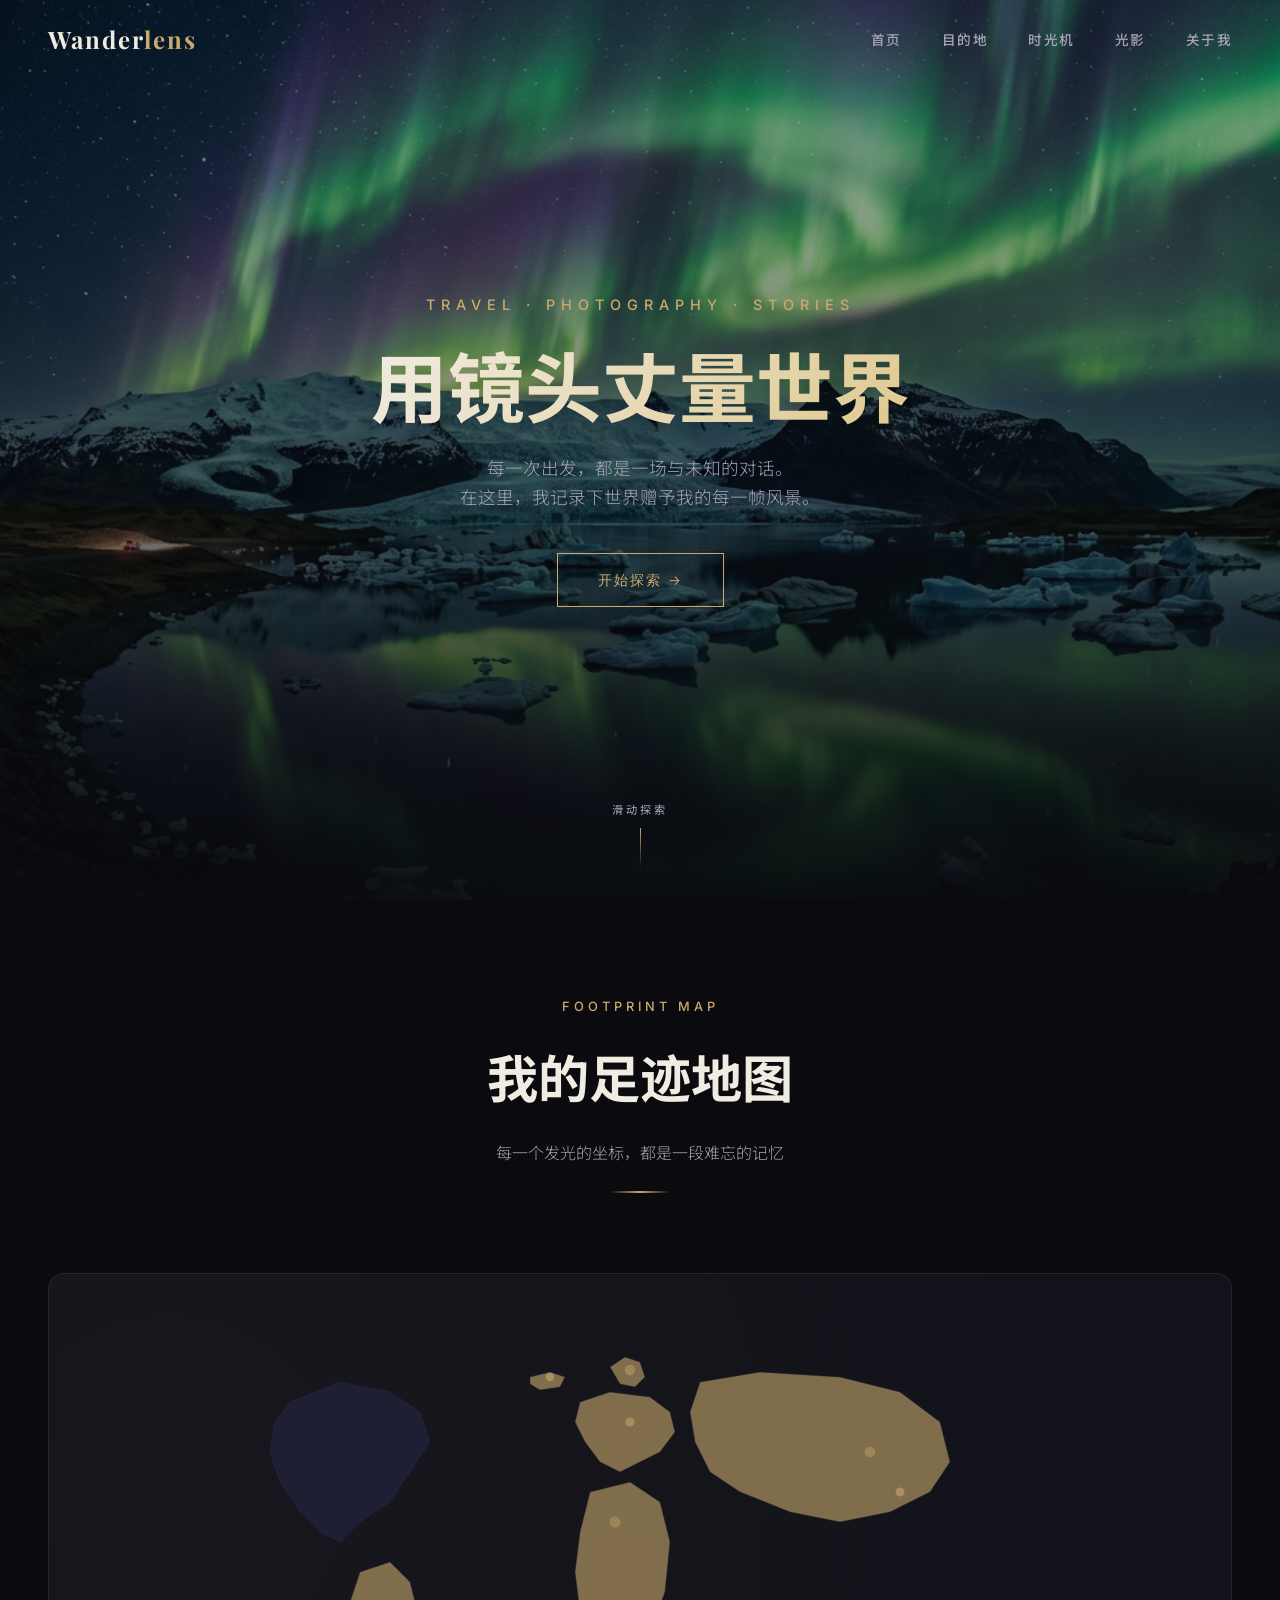
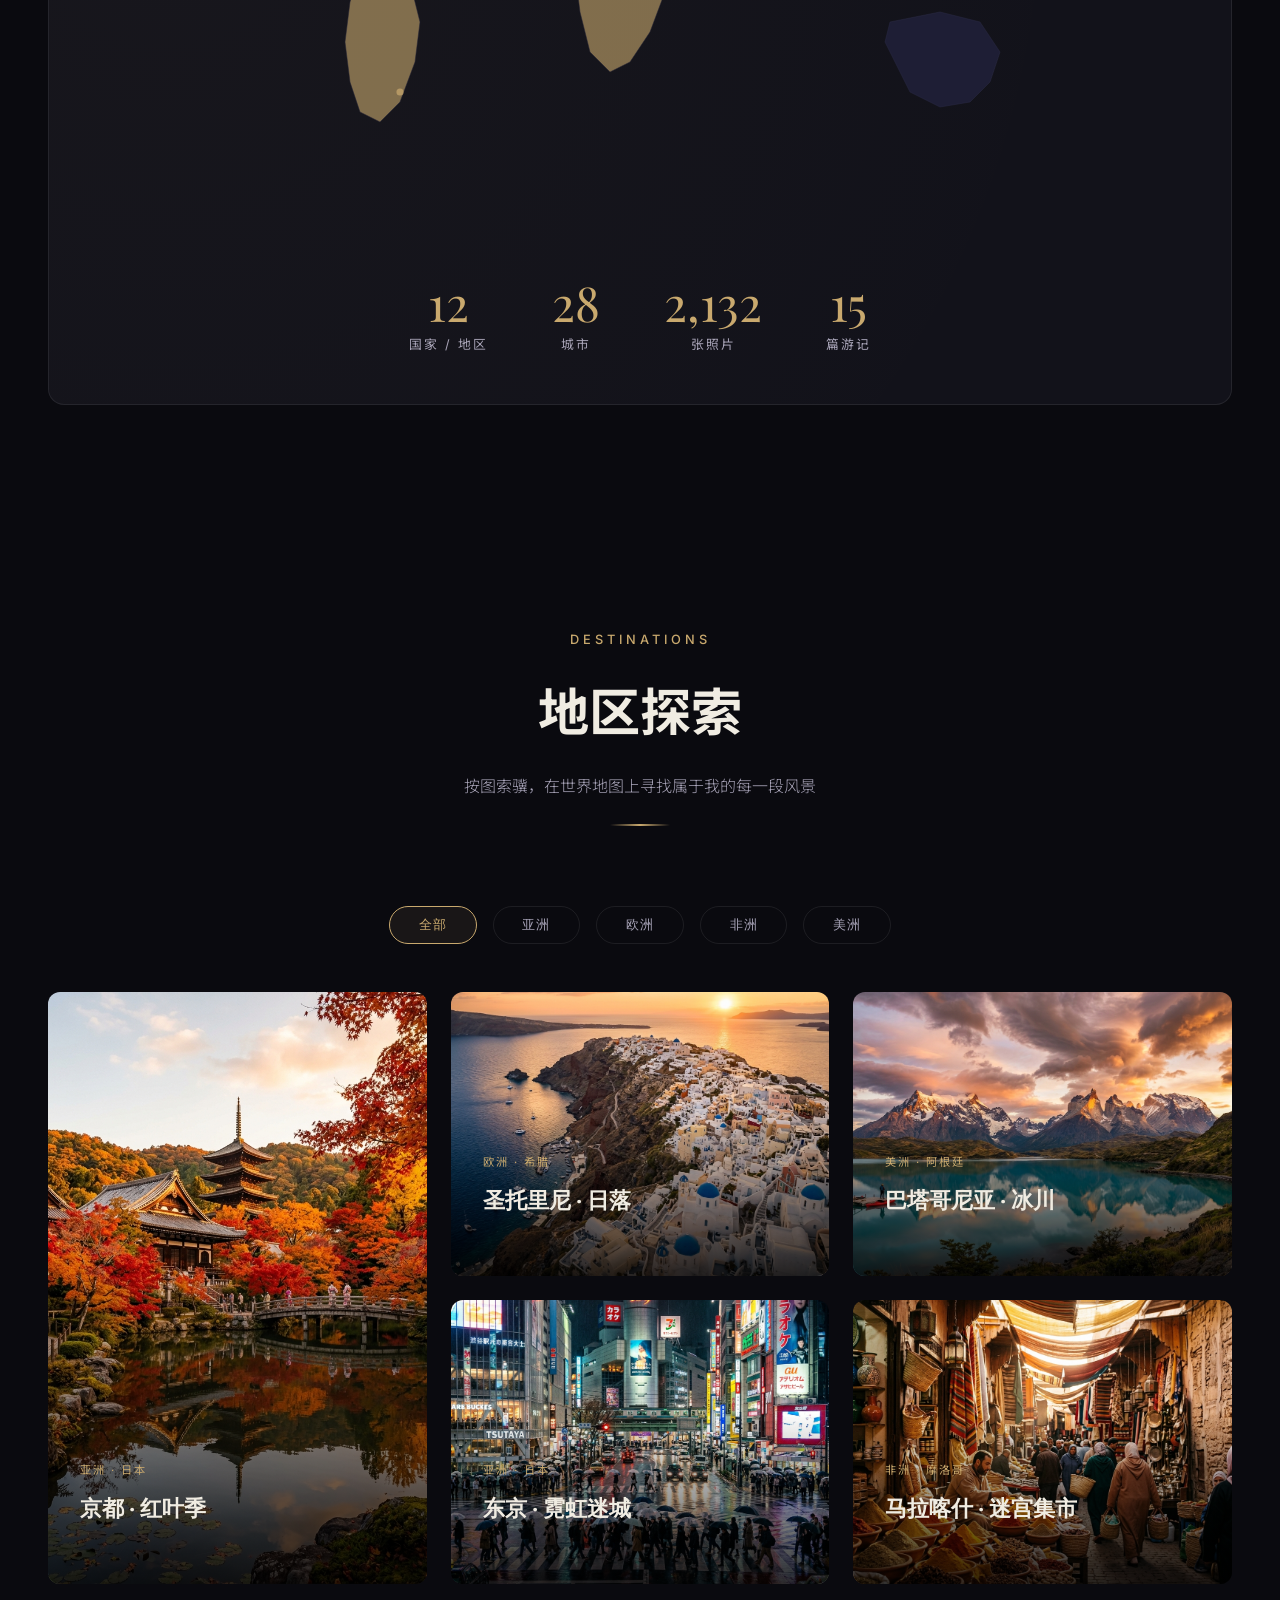
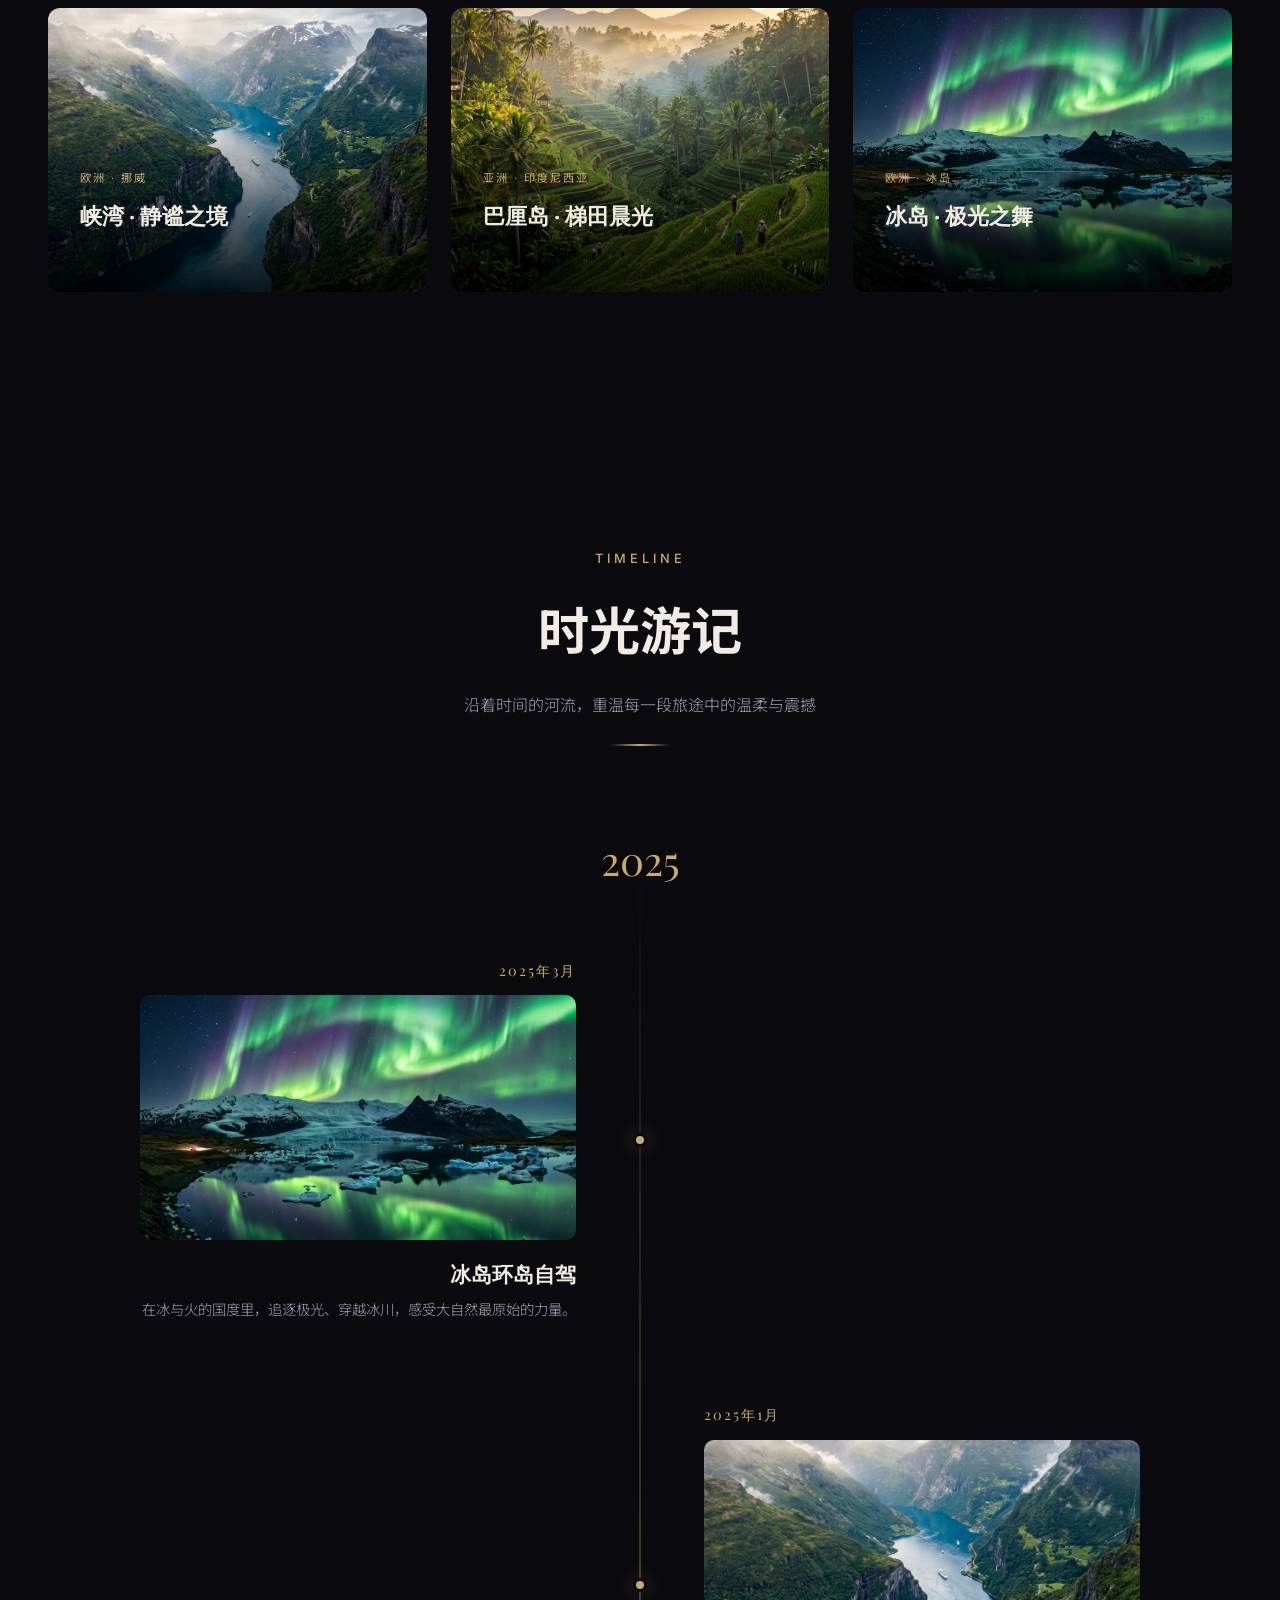
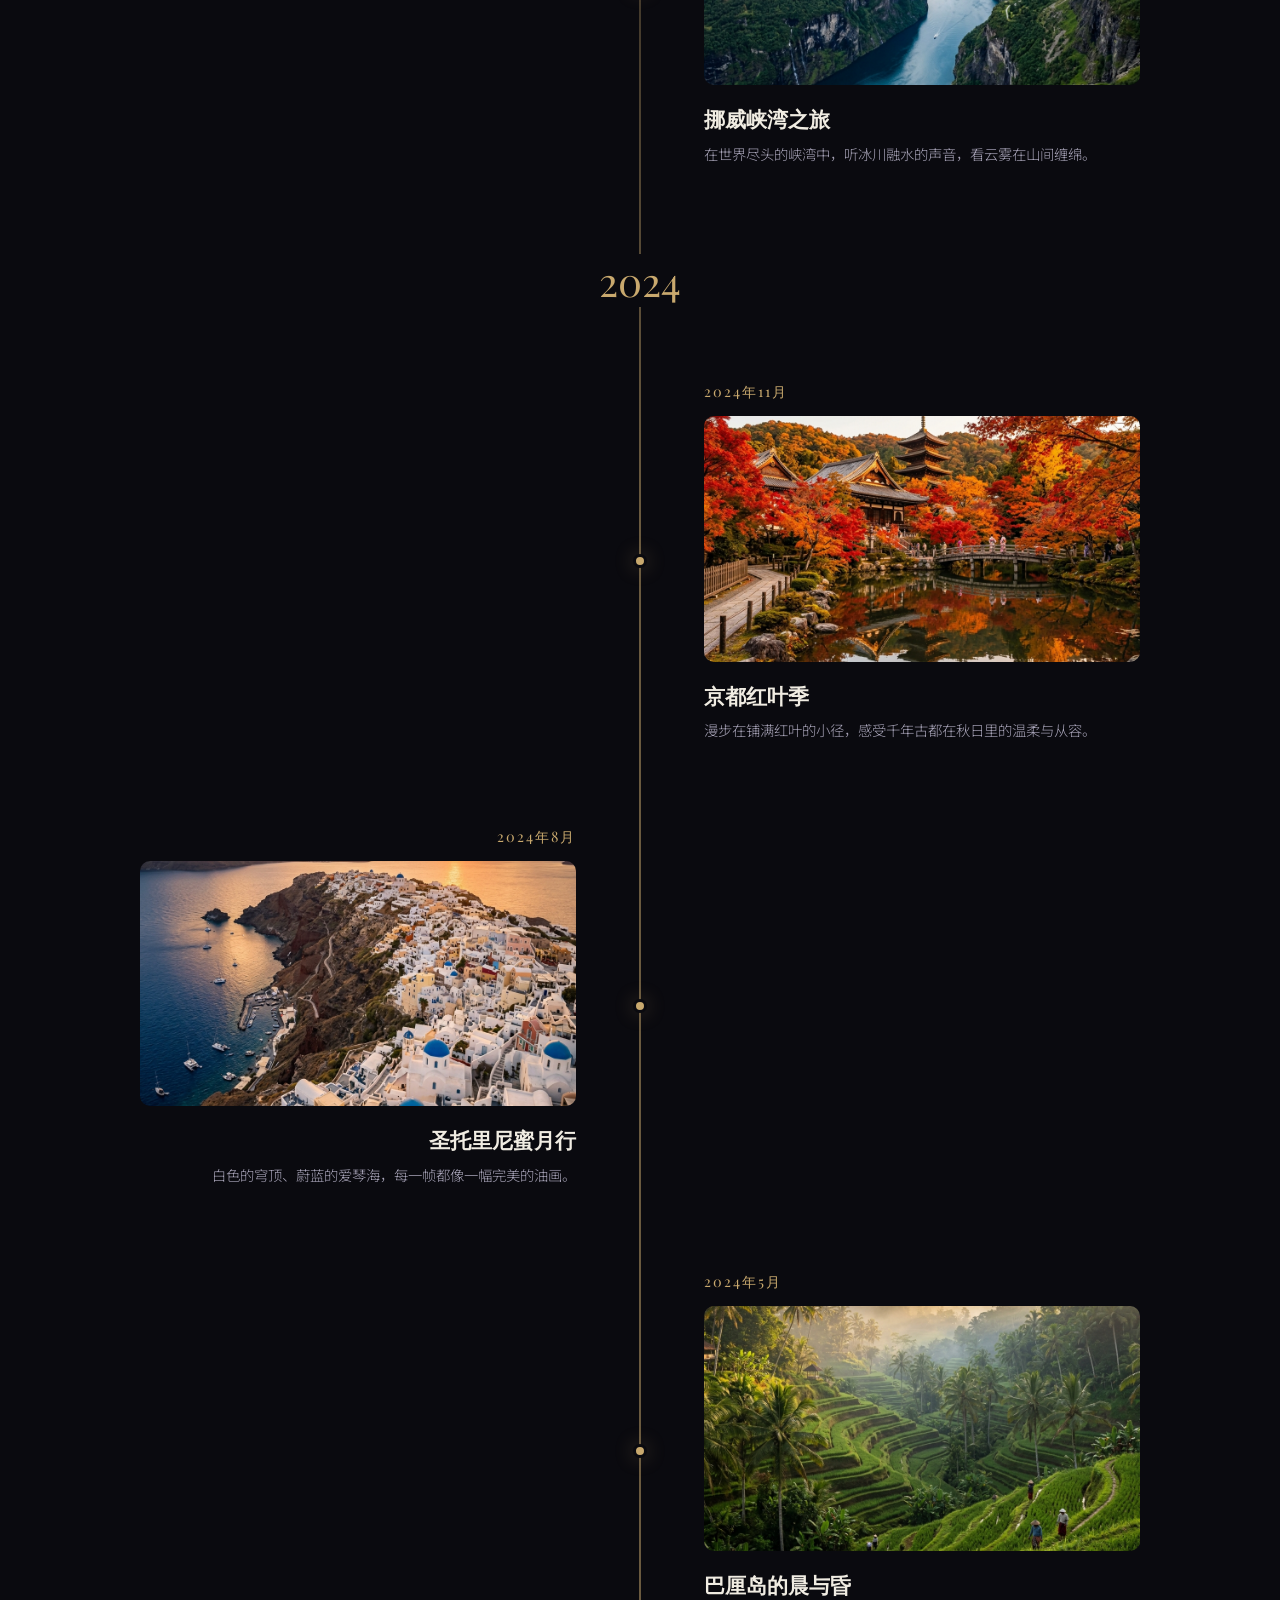
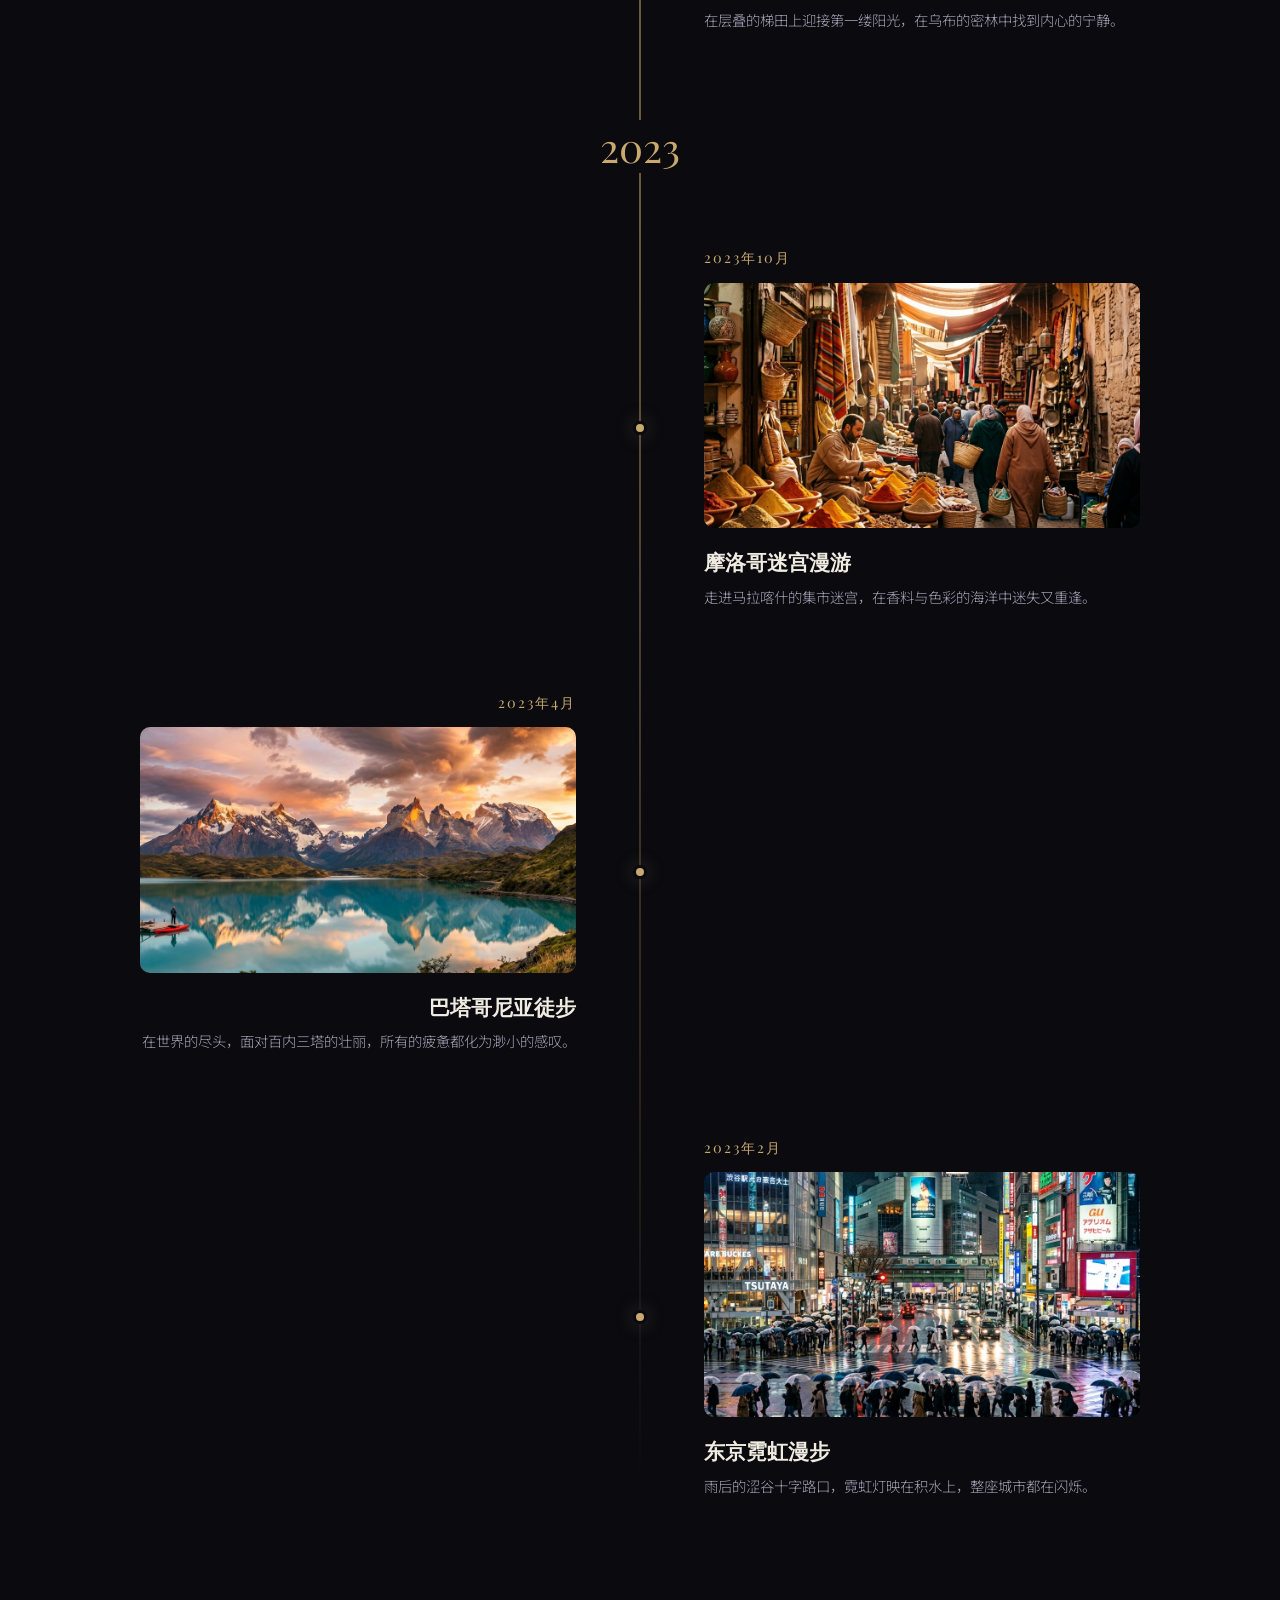
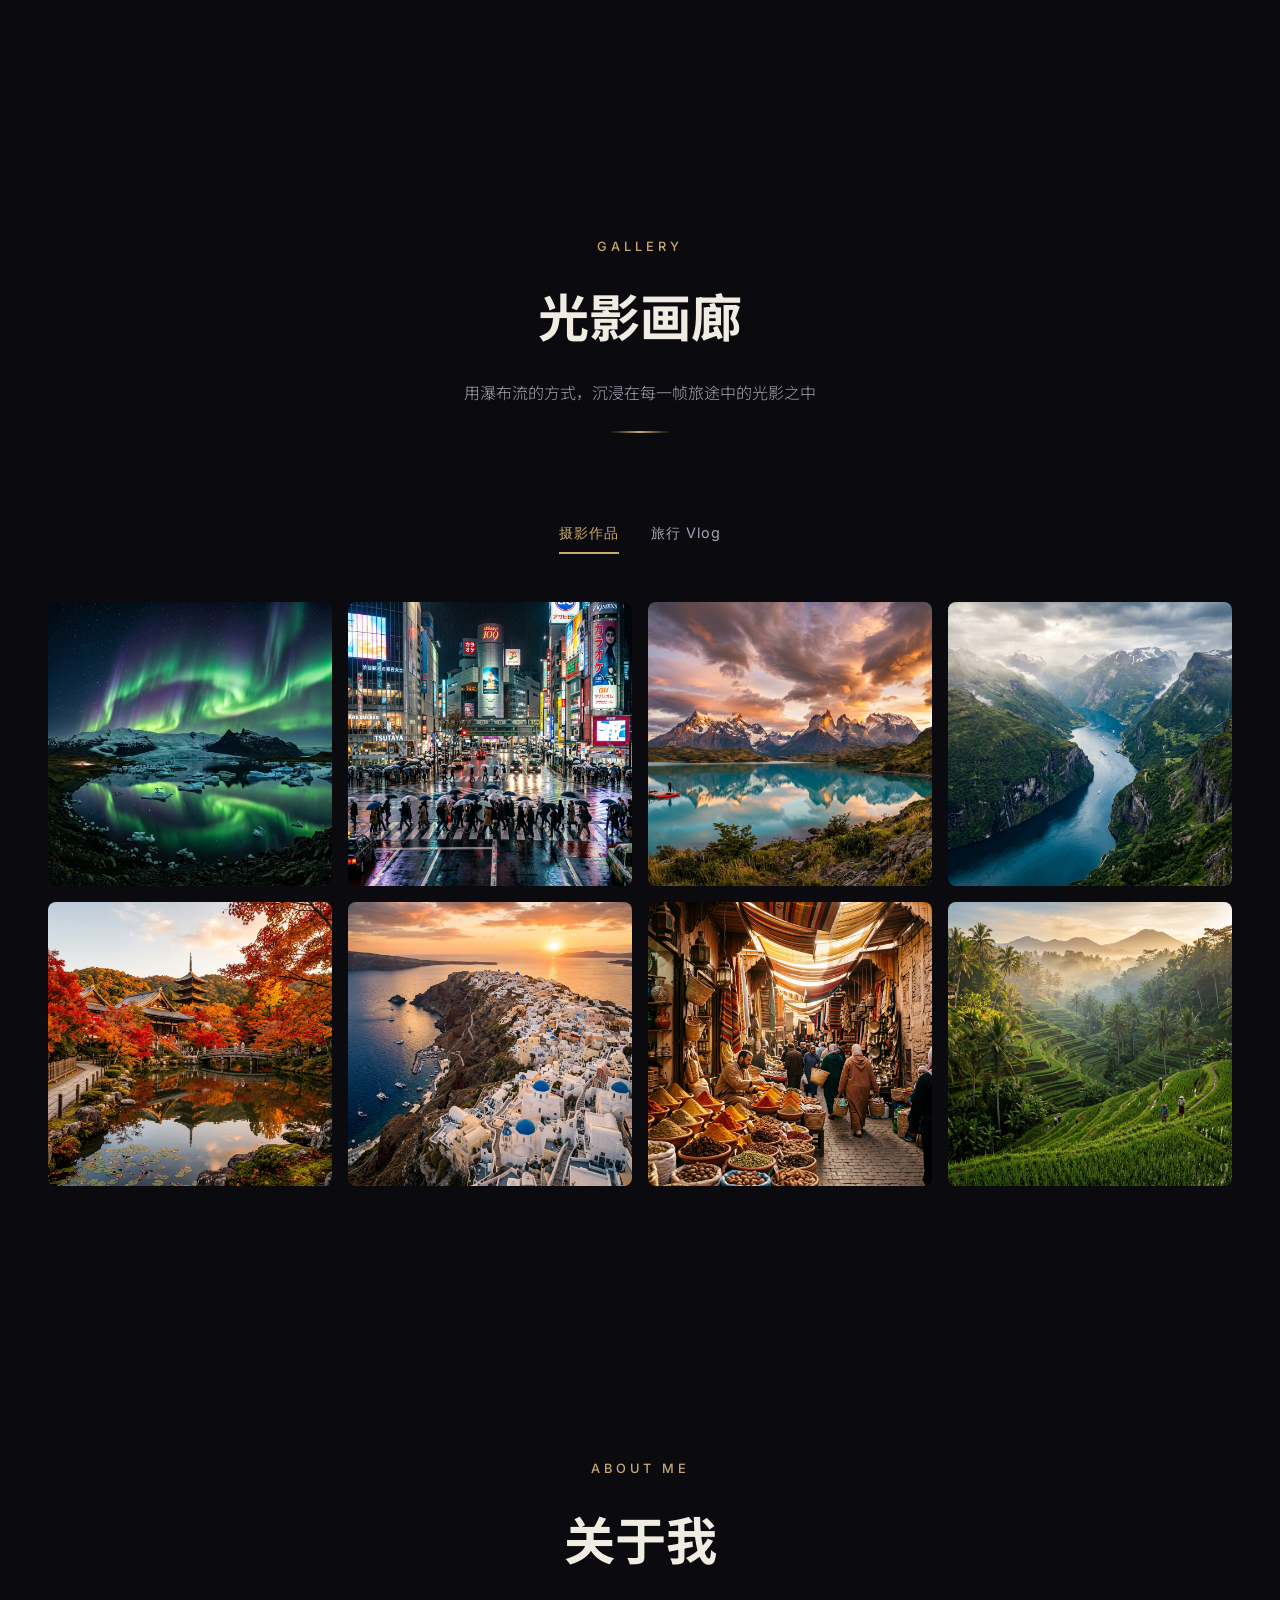
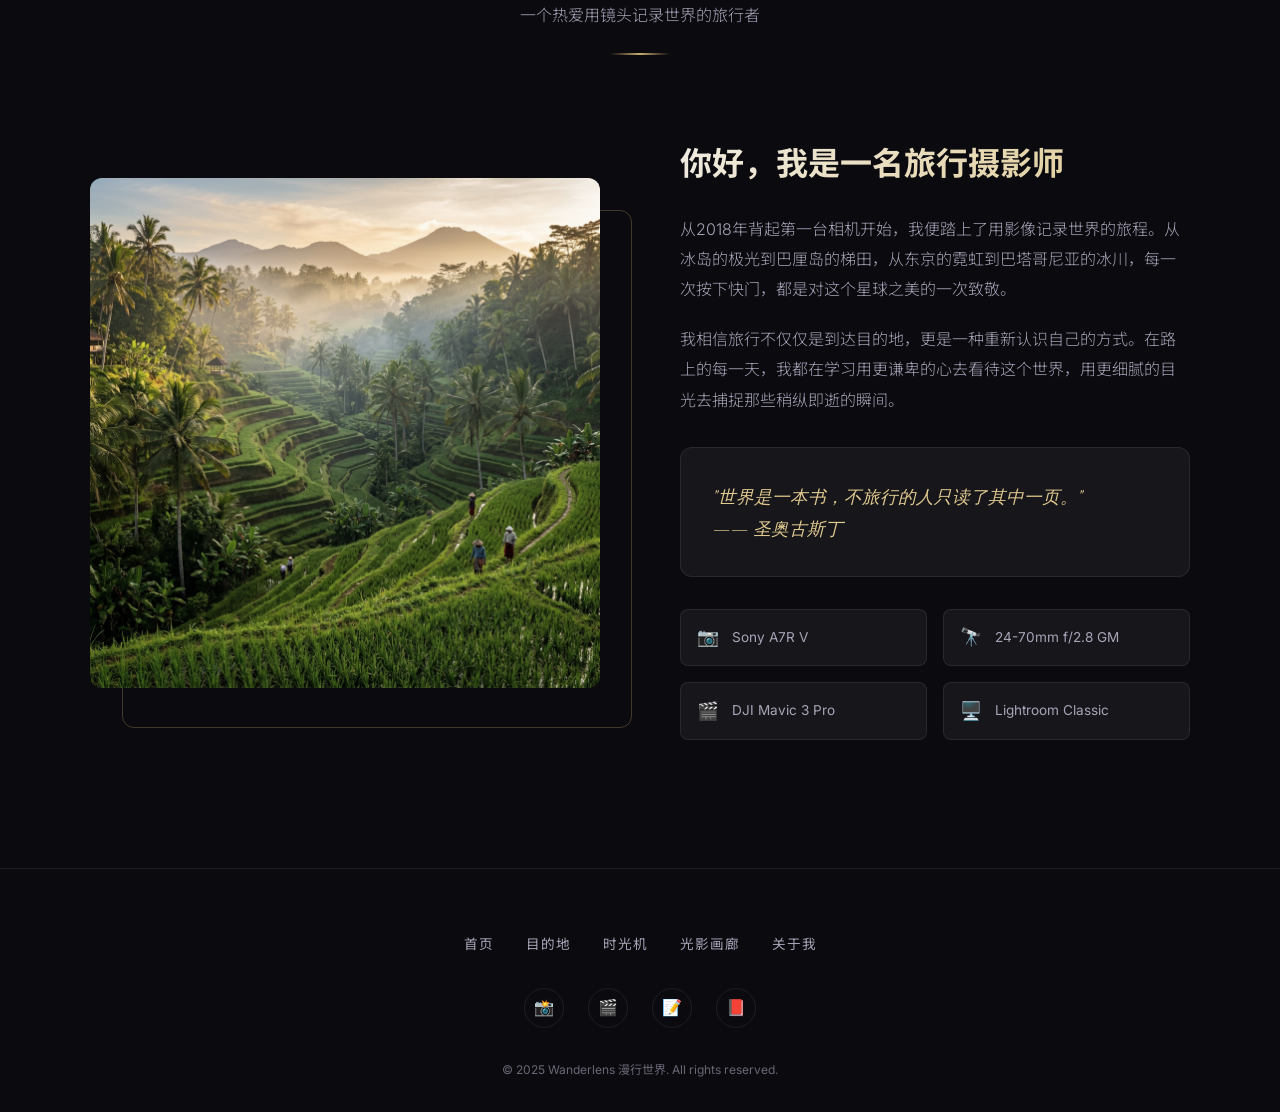
==== http/index.html @ ac31e9e4 "Add files via upload" ====
<!DOCTYPE html>
<html lang="zh-CN">
<head>
  <meta charset="UTF-8">
  <meta name="viewport" content="width=device-width, initial-scale=1.0">
  <meta name="description" content="用镜头丈量世界 — 个人旅行记录网站，记录足迹、风景与故事">
  <title>漫行世界 | Wanderlens — 旅行记录</title>
  <link rel="stylesheet" href="style.css">
</head>
<body>

<!-- ===== NAVIGATION ===== -->
<nav class="nav" id="navbar">
  <a href="#home" class="nav-logo">Wander<span>lens</span></a>
  <ul class="nav-links" id="navLinks">
    <li><a href="#home" onclick="closeMobileMenu()">首页</a></li>
    <li><a href="#destinations" onclick="closeMobileMenu()">目的地</a></li>
    <li><a href="#timeline" onclick="closeMobileMenu()">时光机</a></li>
    <li><a href="#gallery" onclick="closeMobileMenu()">光影</a></li>
    <li><a href="#about" onclick="closeMobileMenu()">关于我</a></li>
  </ul>
  <button class="menu-toggle" id="menuToggle" onclick="toggleMenu()">
    <span></span><span></span><span></span>
  </button>
</nav>

<!-- ===== HERO ===== -->
<section class="hero" id="home">
  <img src="images/hero_iceland.png" alt="冰岛极光" class="hero-bg">
  <div class="hero-overlay"></div>
  <div class="hero-content">
    <p class="hero-subtitle">Travel · Photography · Stories</p>
    <h1 class="hero-title">用镜头丈量世界</h1>
    <p class="hero-desc">每一次出发，都是一场与未知的对话。<br>在这里，我记录下世界赠予我的每一帧风景。</p>
    <a href="#destinations" class="hero-cta">开始探索 →</a>
  </div>
  <div class="scroll-indicator">
    <span>滑动探索</span>
    <div class="scroll-line"></div>
  </div>
</section>

<!-- ===== FOOTPRINT MAP ===== -->
<section class="map-section" id="footprint">
  <div class="section-header fade-in">
    <p class="section-label">Footprint Map</p>
    <h2 class="section-title">我的足迹地图</h2>
    <p class="section-desc">每一个发光的坐标，都是一段难忘的记忆</p>
    <div class="divider"></div>
  </div>
  <div class="map-container fade-in">
    <div class="world-map" id="worldMap">
      <!-- Interactive SVG World Map -->
      <svg viewBox="0 0 1000 500" xmlns="http://www.w3.org/2000/svg">
        <!-- Simplified continents -->
        <!-- North America -->
        <path d="M150,80 L200,60 L250,70 L280,90 L290,120 L270,150 L250,180 L220,200 L200,220 L180,210 L160,190 L140,160 L130,130 L135,100 Z" />
        <!-- South America -->
        <path d="M220,250 L250,240 L270,260 L280,300 L275,340 L260,380 L240,400 L220,390 L210,360 L205,320 L210,280 Z" class="visited" data-tooltip="巴塔哥尼亚 · 阿根廷" />
        <!-- Europe -->
        <path d="M440,80 L470,70 L510,75 L530,90 L535,110 L520,130 L500,140 L480,150 L460,140 L445,120 L435,100 Z" class="visited" data-tooltip="圣托里尼 · 希腊" />
        <!-- Africa -->
        <path d="M450,170 L490,160 L520,180 L530,220 L525,270 L510,310 L490,340 L470,350 L450,330 L440,290 L435,250 L440,210 Z" class="visited" data-tooltip="马拉喀什 · 摩洛哥" />
        <!-- Asia -->
        <path d="M560,60 L620,50 L700,55 L760,70 L800,100 L810,140 L790,170 L750,190 L700,200 L650,190 L600,170 L570,150 L555,120 L550,90 Z" class="visited" data-tooltip="京都 · 日本 / 巴厘岛 · 印尼" />
        <!-- Australia -->
        <path d="M750,300 L800,290 L840,300 L860,330 L850,360 L830,380 L800,385 L770,370 L755,340 L745,320 Z" />
        <!-- Iceland -->
        <path d="M390,55 L410,50 L425,55 L420,65 L400,68 L390,62 Z" class="visited" data-tooltip="冰岛 · 极光之地" />
        <!-- Scandinavia (Norway) -->
        <path d="M470,45 L485,35 L500,40 L505,55 L495,65 L480,62 Z" class="visited" data-tooltip="挪威 · 峡湾" />
        
        <!-- Glowing dots for visited places -->
        <g class="map-dots">
          <circle cx="260" cy="370" r="4" fill="#c9a96e" opacity="0.8"><animate attributeName="r" values="3;6;3" dur="3s" repeatCount="indefinite"/><animate attributeName="opacity" values="0.8;0.3;0.8" dur="3s" repeatCount="indefinite"/></circle>
          <circle cx="490" cy="100" r="4" fill="#c9a96e" opacity="0.8"><animate attributeName="r" values="3;6;3" dur="3s" repeatCount="indefinite" begin="0.5s"/><animate attributeName="opacity" values="0.8;0.3;0.8" dur="3s" repeatCount="indefinite" begin="0.5s"/></circle>
          <circle cx="475" cy="200" r="4" fill="#c9a96e" opacity="0.8"><animate attributeName="r" values="3;6;3" dur="3s" repeatCount="indefinite" begin="1s"/><animate attributeName="opacity" values="0.8;0.3;0.8" dur="3s" repeatCount="indefinite" begin="1s"/></circle>
          <circle cx="730" cy="130" r="4" fill="#c9a96e" opacity="0.8"><animate attributeName="r" values="3;6;3" dur="3s" repeatCount="indefinite" begin="1.5s"/><animate attributeName="opacity" values="0.8;0.3;0.8" dur="3s" repeatCount="indefinite" begin="1.5s"/></circle>
          <circle cx="760" cy="170" r="4" fill="#c9a96e" opacity="0.8"><animate attributeName="r" values="3;6;3" dur="3s" repeatCount="indefinite" begin="2s"/><animate attributeName="opacity" values="0.8;0.3;0.8" dur="3s" repeatCount="indefinite" begin="2s"/></circle>
          <circle cx="410" cy="55" r="4" fill="#c9a96e" opacity="0.8"><animate attributeName="r" values="3;6;3" dur="3s" repeatCount="indefinite" begin="0.3s"/><animate attributeName="opacity" values="0.8;0.3;0.8" dur="3s" repeatCount="indefinite" begin="0.3s"/></circle>
          <circle cx="490" cy="48" r="4" fill="#c9a96e" opacity="0.8"><animate attributeName="r" values="3;6;3" dur="3s" repeatCount="indefinite" begin="0.8s"/><animate attributeName="opacity" values="0.8;0.3;0.8" dur="3s" repeatCount="indefinite" begin="0.8s"/></circle>
        </g>
      </svg>
      <!-- Tooltip -->
      <div id="mapTooltip" style="display:none;position:absolute;background:rgba(10,10,15,0.95);border:1px solid var(--accent);padding:0.8rem 1.2rem;border-radius:8px;font-size:0.85rem;color:var(--accent-light);pointer-events:none;z-index:10;white-space:nowrap;backdrop-filter:blur(10px);"></div>
    </div>
    <div class="map-stats">
      <div class="stat-item"><div class="stat-number" id="countCountries">0</div><div class="stat-label">国家 / 地区</div></div>
      <div class="stat-item"><div class="stat-number" id="countCities">0</div><div class="stat-label">城市</div></div>
      <div class="stat-item"><div class="stat-number" id="countPhotos">0</div><div class="stat-label">张照片</div></div>
      <div class="stat-item"><div class="stat-number" id="countStories">0</div><div class="stat-label">篇游记</div></div>
    </div>
  </div>
</section>

<!-- ===== DESTINATIONS ===== -->
<section class="section" id="destinations">
  <div class="section-header fade-in">
    <p class="section-label">Destinations</p>
    <h2 class="section-title">地区探索</h2>
    <p class="section-desc">按图索骥，在世界地图上寻找属于我的每一段风景</p>
    <div class="divider"></div>
  </div>
  <div class="dest-filters fade-in">
    <button class="filter-btn active" data-filter="all">全部</button>
    <button class="filter-btn" data-filter="asia">亚洲</button>
    <button class="filter-btn" data-filter="europe">欧洲</button>
    <button class="filter-btn" data-filter="africa">非洲</button>
    <button class="filter-btn" data-filter="americas">美洲</button>
  </div>
  <div class="dest-grid fade-in">
    <div class="dest-card" data-region="asia" onclick="openDetail('kyoto')">
      <img src="images/dest_kyoto.png" alt="京都" loading="lazy">
      <div class="dest-card-overlay">
        <span class="dest-card-tag">亚洲 · 日本</span>
        <h3 class="dest-card-title">京都 · 红叶季</h3>
        <span class="dest-card-count">24张照片 · 1篇游记</span>
      </div>
    </div>
    <div class="dest-card" data-region="europe" onclick="openDetail('santorini')">
      <img src="images/dest_santorini.png" alt="圣托里尼" loading="lazy">
      <div class="dest-card-overlay">
        <span class="dest-card-tag">欧洲 · 希腊</span>
        <h3 class="dest-card-title">圣托里尼 · 日落</h3>
        <span class="dest-card-count">18张照片 · 1篇游记</span>
      </div>
    </div>
    <div class="dest-card" data-region="americas" onclick="openDetail('patagonia')">
      <img src="images/dest_patagonia.png" alt="巴塔哥尼亚" loading="lazy">
      <div class="dest-card-overlay">
        <span class="dest-card-tag">美洲 · 阿根廷</span>
        <h3 class="dest-card-title">巴塔哥尼亚 · 冰川</h3>
        <span class="dest-card-count">32张照片 · 2篇游记</span>
      </div>
    </div>
    <div class="dest-card" data-region="asia" onclick="openDetail('tokyo')">
      <img src="images/dest_tokyo.png" alt="东京" loading="lazy">
      <div class="dest-card-overlay">
        <span class="dest-card-tag">亚洲 · 日本</span>
        <h3 class="dest-card-title">东京 · 霓虹迷城</h3>
        <span class="dest-card-count">40张照片 · 1篇游记</span>
      </div>
    </div>
    <div class="dest-card" data-region="africa" onclick="openDetail('morocco')">
      <img src="images/dest_morocco.png" alt="摩洛哥" loading="lazy">
      <div class="dest-card-overlay">
        <span class="dest-card-tag">非洲 · 摩洛哥</span>
        <h3 class="dest-card-title">马拉喀什 · 迷宫集市</h3>
        <span class="dest-card-count">28张照片 · 1篇游记</span>
      </div>
    </div>
    <div class="dest-card" data-region="europe" onclick="openDetail('norway')">
      <img src="images/dest_norway.png" alt="挪威" loading="lazy">
      <div class="dest-card-overlay">
        <span class="dest-card-tag">欧洲 · 挪威</span>
        <h3 class="dest-card-title">峡湾 · 静谧之境</h3>
        <span class="dest-card-count">22张照片 · 1篇游记</span>
      </div>
    </div>
    <div class="dest-card" data-region="asia" onclick="openDetail('bali')">
      <img src="images/dest_bali.png" alt="巴厘岛" loading="lazy">
      <div class="dest-card-overlay">
        <span class="dest-card-tag">亚洲 · 印度尼西亚</span>
        <h3 class="dest-card-title">巴厘岛 · 梯田晨光</h3>
        <span class="dest-card-count">35张照片 · 1篇游记</span>
      </div>
    </div>
    <div class="dest-card" data-region="europe" onclick="openDetail('iceland')">
      <img src="images/hero_iceland.png" alt="冰岛" loading="lazy">
      <div class="dest-card-overlay">
        <span class="dest-card-tag">欧洲 · 冰岛</span>
        <h3 class="dest-card-title">冰岛 · 极光之舞</h3>
        <span class="dest-card-count">45张照片 · 2篇游记</span>
      </div>
    </div>
  </div>
</section>

<!-- ===== TIMELINE ===== -->
<section class="section" id="timeline">
  <div class="section-header fade-in">
    <p class="section-label">Timeline</p>
    <h2 class="section-title">时光游记</h2>
    <p class="section-desc">沿着时间的河流，重温每一段旅途中的温柔与震撼</p>
    <div class="divider"></div>
  </div>
  <div class="timeline-container">
    <div class="timeline-line"></div>

    <div class="timeline-year-marker fade-in"><span>2025</span></div>

    <div class="timeline-item fade-in">
      <div class="tl-dot"></div>
      <div class="tl-content">
        <p class="tl-year">2025年3月</p>
        <div class="tl-image"><img src="images/hero_iceland.png" alt="冰岛" loading="lazy"></div>
        <h3 class="tl-title">冰岛环岛自驾</h3>
        <p class="tl-desc">在冰与火的国度里，追逐极光、穿越冰川，感受大自然最原始的力量。</p>
      </div>
    </div>

    <div class="timeline-item fade-in">
      <div class="tl-dot"></div>
      <div class="tl-content">
        <p class="tl-year">2025年1月</p>
        <div class="tl-image"><img src="images/dest_norway.png" alt="挪威" loading="lazy"></div>
        <h3 class="tl-title">挪威峡湾之旅</h3>
        <p class="tl-desc">在世界尽头的峡湾中，听冰川融水的声音，看云雾在山间缠绵。</p>
      </div>
    </div>

    <div class="timeline-year-marker fade-in"><span>2024</span></div>

    <div class="timeline-item fade-in">
      <div class="tl-dot"></div>
      <div class="tl-content">
        <p class="tl-year">2024年11月</p>
        <div class="tl-image"><img src="images/dest_kyoto.png" alt="京都" loading="lazy"></div>
        <h3 class="tl-title">京都红叶季</h3>
        <p class="tl-desc">漫步在铺满红叶的小径，感受千年古都在秋日里的温柔与从容。</p>
      </div>
    </div>

    <div class="timeline-item fade-in">
      <div class="tl-dot"></div>
      <div class="tl-content">
        <p class="tl-year">2024年8月</p>
        <div class="tl-image"><img src="images/dest_santorini.png" alt="圣托里尼" loading="lazy"></div>
        <h3 class="tl-title">圣托里尼蜜月行</h3>
        <p class="tl-desc">白色的穹顶、蔚蓝的爱琴海，每一帧都像一幅完美的油画。</p>
      </div>
    </div>

    <div class="timeline-item fade-in">
      <div class="tl-dot"></div>
      <div class="tl-content">
        <p class="tl-year">2024年5月</p>
        <div class="tl-image"><img src="images/dest_bali.png" alt="巴厘岛" loading="lazy"></div>
        <h3 class="tl-title">巴厘岛的晨与昏</h3>
        <p class="tl-desc">在层叠的梯田上迎接第一缕阳光，在乌布的密林中找到内心的宁静。</p>
      </div>
    </div>

    <div class="timeline-year-marker fade-in"><span>2023</span></div>

    <div class="timeline-item fade-in">
      <div class="tl-dot"></div>
      <div class="tl-content">
        <p class="tl-year">2023年10月</p>
        <div class="tl-image"><img src="images/dest_morocco.png" alt="摩洛哥" loading="lazy"></div>
        <h3 class="tl-title">摩洛哥迷宫漫游</h3>
        <p class="tl-desc">走进马拉喀什的集市迷宫，在香料与色彩的海洋中迷失又重逢。</p>
      </div>
    </div>

    <div class="timeline-item fade-in">
      <div class="tl-dot"></div>
      <div class="tl-content">
        <p class="tl-year">2023年4月</p>
        <div class="tl-image"><img src="images/dest_patagonia.png" alt="巴塔哥尼亚" loading="lazy"></div>
        <h3 class="tl-title">巴塔哥尼亚徒步</h3>
        <p class="tl-desc">在世界的尽头，面对百内三塔的壮丽，所有的疲惫都化为渺小的感叹。</p>
      </div>
    </div>

    <div class="timeline-item fade-in">
      <div class="tl-dot"></div>
      <div class="tl-content">
        <p class="tl-year">2023年2月</p>
        <div class="tl-image"><img src="images/dest_tokyo.png" alt="东京" loading="lazy"></div>
        <h3 class="tl-title">东京霓虹漫步</h3>
        <p class="tl-desc">雨后的涩谷十字路口，霓虹灯映在积水上，整座城市都在闪烁。</p>
      </div>
    </div>
  </div>
</section>

<!-- ===== GALLERY ===== -->
<section class="section" id="gallery">
  <div class="section-header fade-in">
    <p class="section-label">Gallery</p>
    <h2 class="section-title">光影画廊</h2>
    <p class="section-desc">用瀑布流的方式，沉浸在每一帧旅途中的光影之中</p>
    <div class="divider"></div>
  </div>
  <div class="gallery-tabs fade-in">
    <button class="gallery-tab active" data-tab="photos">摄影作品</button>
    <button class="gallery-tab" data-tab="vlogs">旅行 Vlog</button>
  </div>
  <div class="masonry fade-in" id="galleryGrid">
    <div class="masonry-item" onclick="openLightbox(0)">
      <img src="images/hero_iceland.png" alt="冰岛极光" loading="lazy">
      <div class="img-label"><span>冰岛 · 杰古沙龙冰河湖</span></div>
    </div>
    <div class="masonry-item" onclick="openLightbox(1)">
      <img src="images/dest_kyoto.png" alt="京都红叶" loading="lazy">
      <div class="img-label"><span>京都 · 清水寺秋色</span></div>
    </div>
    <div class="masonry-item" onclick="openLightbox(2)">
      <img src="images/dest_tokyo.png" alt="东京夜景" loading="lazy">
      <div class="img-label"><span>东京 · 涩谷雨夜</span></div>
    </div>
    <div class="masonry-item" onclick="openLightbox(3)">
      <img src="images/dest_santorini.png" alt="圣托里尼" loading="lazy">
      <div class="img-label"><span>圣托里尼 · 伊亚日落</span></div>
    </div>
    <div class="masonry-item" onclick="openLightbox(4)">
      <img src="images/dest_patagonia.png" alt="巴塔哥尼亚" loading="lazy">
      <div class="img-label"><span>巴塔哥尼亚 · 百内三塔</span></div>
    </div>
    <div class="masonry-item" onclick="openLightbox(5)">
      <img src="images/dest_morocco.png" alt="摩洛哥" loading="lazy">
      <div class="img-label"><span>马拉喀什 · 香料市场</span></div>
    </div>
    <div class="masonry-item" onclick="openLightbox(6)">
      <img src="images/dest_norway.png" alt="挪威峡湾" loading="lazy">
      <div class="img-label"><span>挪威 · 盖朗厄尔峡湾</span></div>
    </div>
    <div class="masonry-item" onclick="openLightbox(7)">
      <img src="images/dest_bali.png" alt="巴厘岛" loading="lazy">
      <div class="img-label"><span>巴厘岛 · 德格拉朗梯田</span></div>
    </div>
  </div>
</section>

<!-- ===== ABOUT ===== -->
<section class="section" id="about">
  <div class="section-header fade-in">
    <p class="section-label">About Me</p>
    <h2 class="section-title">关于我</h2>
    <p class="section-desc">一个热爱用镜头记录世界的旅行者</p>
    <div class="divider"></div>
  </div>
  <div class="about-grid fade-in">
    <div class="about-image">
      <img src="images/dest_bali.png" alt="关于我">
    </div>
    <div class="about-text">
      <h3>你好，我是一名旅行摄影师</h3>
      <p>从2018年背起第一台相机开始，我便踏上了用影像记录世界的旅程。从冰岛的极光到巴厘岛的梯田，从东京的霓虹到巴塔哥尼亚的冰川，每一次按下快门，都是对这个星球之美的一次致敬。</p>
      <p>我相信旅行不仅仅是到达目的地，更是一种重新认识自己的方式。在路上的每一天，我都在学习用更谦卑的心去看待这个世界，用更细腻的目光去捕捉那些稍纵即逝的瞬间。</p>
      <div class="about-philosophy">"世界是一本书，不旅行的人只读了其中一页。"<br>—— 圣奥古斯丁</div>
      <div class="gear-list">
        <div class="gear-item"><span class="icon">📷</span> Sony A7R V</div>
        <div class="gear-item"><span class="icon">🔭</span> 24-70mm f/2.8 GM</div>
        <div class="gear-item"><span class="icon">🎬</span> DJI Mavic 3 Pro</div>
        <div class="gear-item"><span class="icon">🖥️</span> Lightroom Classic</div>
      </div>
    </div>
  </div>
</section>

<!-- ===== FOOTER ===== -->
<footer class="footer">
  <div class="footer-links">
    <a href="#home">首页</a>
    <a href="#destinations">目的地</a>
    <a href="#timeline">时光机</a>
    <a href="#gallery">光影画廊</a>
    <a href="#about">关于我</a>
  </div>
  <div class="footer-social">
    <a href="#" title="Instagram">📸</a>
    <a href="#" title="YouTube">🎬</a>
    <a href="#" title="微博">📝</a>
    <a href="#" title="小红书">📕</a>
  </div>
  <p class="footer-copy">© 2025 Wanderlens 漫行世界. All rights reserved.</p>
</footer>

<!-- ===== LIGHTBOX ===== -->
<div class="lightbox" id="lightbox">
  <button class="lightbox-close" onclick="closeLightbox()">✕</button>
  <button class="lightbox-nav lightbox-prev" onclick="navigateLightbox(-1)">‹</button>
  <img id="lightboxImg" src="" alt="">
  <button class="lightbox-nav lightbox-next" onclick="navigateLightbox(1)">›</button>
  <div class="lightbox-caption" id="lightboxCaption"></div>
</div>

<script src="script.js"></script>
</body>
</html>
---- http/style.css ----
@import url('https://fonts.googleapis.com/css2?family=Playfair+Display:ital,wght@0,400;0,700;1,400&family=Inter:wght@300;400;500;600&family=Noto+Sans+SC:wght@300;400;500;700&display=swap');

*, *::before, *::after { margin: 0; padding: 0; box-sizing: border-box; }

:root {
  --bg-primary: #0a0a0f;
  --bg-secondary: #12121a;
  --bg-card: #1a1a2e;
  --text-primary: #f0ece2;
  --text-secondary: #a8a4b8;
  --accent: #c9a96e;
  --accent-light: #e0c98f;
  --glass: rgba(255,255,255,0.05);
  --glass-border: rgba(255,255,255,0.08);
  --shadow: 0 8px 32px rgba(0,0,0,0.4);
  --transition: 0.4s cubic-bezier(0.25,0.46,0.45,0.94);
}

html { scroll-behavior: smooth; font-size: 16px; }
body {
  font-family: 'Inter', 'Noto Sans SC', sans-serif;
  background: var(--bg-primary);
  color: var(--text-primary);
  overflow-x: hidden;
  line-height: 1.7;
}

h1, h2, h3, h4 { font-family: 'Playfair Display', 'Noto Sans SC', serif; font-weight: 700; }

/* ===== NAVIGATION ===== */
.nav {
  position: fixed; top: 0; left: 0; width: 100%; z-index: 1000;
  padding: 1.2rem 3rem;
  display: flex; justify-content: space-between; align-items: center;
  transition: var(--transition);
}
.nav.scrolled {
  background: rgba(10,10,15,0.92);
  backdrop-filter: blur(20px);
  border-bottom: 1px solid var(--glass-border);
}
.nav-logo {
  font-family: 'Playfair Display', serif;
  font-size: 1.5rem; font-weight: 700;
  color: var(--text-primary);
  text-decoration: none;
  letter-spacing: 2px;
}
.nav-logo span { color: var(--accent); }
.nav-links { display: flex; gap: 2.5rem; list-style: none; }
.nav-links a {
  color: var(--text-secondary);
  text-decoration: none;
  font-size: 0.85rem;
  font-weight: 500;
  letter-spacing: 1.5px;
  text-transform: uppercase;
  transition: var(--transition);
  position: relative;
}
.nav-links a::after {
  content: ''; position: absolute; bottom: -4px; left: 0;
  width: 0; height: 1.5px;
  background: var(--accent);
  transition: var(--transition);
}
.nav-links a:hover { color: var(--accent); }
.nav-links a:hover::after { width: 100%; }

.menu-toggle { display: none; background: none; border: none; cursor: pointer; padding: 0.5rem; }
.menu-toggle span {
  display: block; width: 24px; height: 2px;
  background: var(--text-primary);
  margin: 5px 0; transition: var(--transition);
}

/* ===== HERO SECTION ===== */
.hero {
  position: relative; height: 100vh; width: 100%;
  display: flex; align-items: center; justify-content: center;
  overflow: hidden;
}
.hero-bg {
  position: absolute; top: 0; left: 0; width: 100%; height: 100%;
  object-fit: cover;
  transform: scale(1.05);
  animation: heroZoom 20s ease-in-out infinite alternate;
}
@keyframes heroZoom { from { transform: scale(1); } to { transform: scale(1.08); } }
.hero-overlay {
  position: absolute; top: 0; left: 0; width: 100%; height: 100%;
  background: linear-gradient(180deg, rgba(10,10,15,0.3) 0%, rgba(10,10,15,0.5) 50%, rgba(10,10,15,0.95) 100%);
}
.hero-content {
  position: relative; z-index: 2;
  text-align: center;
  animation: fadeUp 1.5s ease-out;
}
@keyframes fadeUp {
  from { opacity: 0; transform: translateY(40px); }
  to { opacity: 1; transform: translateY(0); }
}
.hero-subtitle {
  font-size: 0.9rem; letter-spacing: 6px; text-transform: uppercase;
  color: var(--accent); margin-bottom: 1.5rem; font-weight: 500;
}
.hero-title {
  font-size: clamp(2.5rem, 6vw, 5rem);
  line-height: 1.15;
  margin-bottom: 1.5rem;
  background: linear-gradient(135deg, var(--text-primary) 0%, var(--accent-light) 100%);
  -webkit-background-clip: text; -webkit-text-fill-color: transparent;
  background-clip: text;
}
.hero-desc {
  font-size: 1.1rem; color: var(--text-secondary);
  max-width: 500px; margin: 0 auto 2.5rem;
  font-weight: 300;
}
.hero-cta {
  display: inline-flex; align-items: center; gap: 0.8rem;
  padding: 0.9rem 2.5rem;
  background: transparent;
  border: 1.5px solid var(--accent);
  color: var(--accent);
  font-family: 'Inter', sans-serif;
  font-size: 0.85rem;
  letter-spacing: 2px;
  text-transform: uppercase;
  text-decoration: none;
  cursor: pointer;
  transition: var(--transition);
}
.hero-cta:hover {
  background: var(--accent);
  color: var(--bg-primary);
}
.scroll-indicator {
  position: absolute; bottom: 2rem; left: 50%;
  transform: translateX(-50%);
  display: flex; flex-direction: column; align-items: center;
  gap: 0.5rem; z-index: 2;
  animation: bounce 2s infinite;
}
@keyframes bounce { 0%,100% { transform: translateX(-50%) translateY(0); } 50% { transform: translateX(-50%) translateY(10px); } }
.scroll-indicator span { font-size: 0.7rem; letter-spacing: 3px; text-transform: uppercase; color: var(--text-secondary); }
.scroll-line { width: 1px; height: 40px; background: linear-gradient(to bottom, var(--accent), transparent); }

/* ===== SECTION COMMON ===== */
.section { padding: 8rem 3rem; max-width: 1400px; margin: 0 auto; }
.section-header { text-align: center; margin-bottom: 5rem; }
.section-label {
  font-size: 0.8rem; letter-spacing: 4px; text-transform: uppercase;
  color: var(--accent); margin-bottom: 1rem; font-weight: 500;
}
.section-title {
  font-size: clamp(2rem, 4vw, 3.2rem);
  margin-bottom: 1.2rem;
}
.section-desc {
  color: var(--text-secondary); max-width: 600px; margin: 0 auto;
  font-size: 1rem; font-weight: 300;
}
.divider {
  width: 60px; height: 2px;
  background: linear-gradient(to right, transparent, var(--accent), transparent);
  margin: 1.5rem auto 0;
}

/* ===== FOOTPRINT MAP ===== */
.map-section { padding: 6rem 3rem; }
.map-container {
  max-width: 1200px; margin: 0 auto;
  background: var(--bg-secondary);
  border-radius: 16px;
  border: 1px solid var(--glass-border);
  padding: 3rem;
  position: relative;
  overflow: hidden;
}
.map-container::before {
  content: ''; position: absolute; top: -50%; left: -50%;
  width: 200%; height: 200%;
  background: radial-gradient(circle at 30% 40%, rgba(201,169,110,0.03) 0%, transparent 50%);
  pointer-events: none;
}
.world-map {
  width: 100%; max-width: 1000px; margin: 0 auto;
  position: relative; display: block;
}
.world-map svg { width: 100%; height: auto; }
.world-map svg path {
  fill: #1e1e35; stroke: #2a2a45; stroke-width: 0.5;
  transition: var(--transition);
}
.world-map svg path.visited { fill: var(--accent); opacity: 0.6; cursor: pointer; }
.world-map svg path.visited:hover { opacity: 1; fill: var(--accent-light); }

.map-stats {
  display: flex; justify-content: center; gap: 4rem;
  margin-top: 3rem; flex-wrap: wrap;
}
.stat-item { text-align: center; }
.stat-number {
  font-family: 'Playfair Display', serif;
  font-size: 3rem; color: var(--accent);
  line-height: 1;
}
.stat-label {
  font-size: 0.8rem; color: var(--text-secondary);
  letter-spacing: 2px; text-transform: uppercase;
  margin-top: 0.5rem;
}

/* ===== DESTINATIONS GRID ===== */
.dest-filters {
  display: flex; justify-content: center; gap: 1rem;
  margin-bottom: 3rem; flex-wrap: wrap;
}
.filter-btn {
  padding: 0.6rem 1.8rem;
  background: transparent;
  border: 1px solid var(--glass-border);
  color: var(--text-secondary);
  font-family: 'Inter', sans-serif;
  font-size: 0.8rem;
  letter-spacing: 1px;
  cursor: pointer;
  transition: var(--transition);
  border-radius: 30px;
}
.filter-btn:hover, .filter-btn.active {
  border-color: var(--accent);
  color: var(--accent);
  background: rgba(201,169,110,0.08);
}

.dest-grid {
  display: grid;
  grid-template-columns: repeat(auto-fill, minmax(320px, 1fr));
  gap: 1.5rem;
}
.dest-card {
  position: relative;
  border-radius: 12px;
  overflow: hidden;
  cursor: pointer;
  aspect-ratio: 4/3;
  group: dest;
}
.dest-card:nth-child(1) { grid-row: span 2; aspect-ratio: auto; }
.dest-card img {
  width: 100%; height: 100%; object-fit: cover;
  transition: transform 0.8s cubic-bezier(0.25,0.46,0.45,0.94);
}
.dest-card:hover img { transform: scale(1.08); }
.dest-card-overlay {
  position: absolute; inset: 0;
  background: linear-gradient(0deg, rgba(0,0,0,0.8) 0%, transparent 60%);
  display: flex; flex-direction: column;
  justify-content: flex-end;
  padding: 2rem;
  transition: var(--transition);
}
.dest-card:hover .dest-card-overlay {
  background: linear-gradient(0deg, rgba(0,0,0,0.9) 0%, rgba(201,169,110,0.1) 100%);
}
.dest-card-tag {
  font-size: 0.7rem; letter-spacing: 2px; text-transform: uppercase;
  color: var(--accent); margin-bottom: 0.5rem;
}
.dest-card-title {
  font-family: 'Playfair Display', serif;
  font-size: 1.4rem; margin-bottom: 0.3rem;
}
.dest-card-count {
  font-size: 0.8rem; color: var(--text-secondary);
  opacity: 0; transform: translateY(10px);
  transition: var(--transition);
}
.dest-card:hover .dest-card-count { opacity: 1; transform: translateY(0); }

/* ===== TIMELINE ===== */
.timeline-container { position: relative; max-width: 1000px; margin: 0 auto; }
.timeline-line {
  position: absolute; left: 50%; top: 0;
  width: 1px; height: 100%;
  background: linear-gradient(to bottom, transparent, var(--accent), var(--accent), transparent);
  transform: translateX(-50%);
}
.timeline-item {
  display: flex; align-items: center;
  margin-bottom: 5rem; position: relative;
  opacity: 0; transform: translateY(30px);
  transition: all 0.6s ease-out;
}
.timeline-item.visible { opacity: 1; transform: translateY(0); }
.timeline-item:nth-child(odd) { flex-direction: row; }
.timeline-item:nth-child(even) { flex-direction: row-reverse; }
.timeline-item:nth-child(odd) .tl-content { padding-right: 4rem; text-align: right; }
.timeline-item:nth-child(even) .tl-content { padding-left: 4rem; text-align: left; }

.tl-dot {
  position: absolute; left: 50%;
  transform: translateX(-50%);
  width: 14px; height: 14px;
  background: var(--accent);
  border-radius: 50%;
  border: 3px solid var(--bg-primary);
  z-index: 2;
  box-shadow: 0 0 20px rgba(201,169,110,0.3);
}
.tl-content { width: 50%; }
.tl-year {
  font-family: 'Playfair Display', serif;
  font-size: 0.9rem; color: var(--accent);
  letter-spacing: 2px; margin-bottom: 0.8rem;
}
.tl-image {
  width: 100%; border-radius: 10px;
  overflow: hidden; margin-bottom: 1rem;
  aspect-ratio: 16/9;
}
.tl-image img { width: 100%; height: 100%; object-fit: cover; transition: transform 0.6s ease; }
.tl-image:hover img { transform: scale(1.05); }
.tl-title {
  font-family: 'Playfair Display', serif;
  font-size: 1.3rem; margin-bottom: 0.4rem;
}
.tl-desc { font-size: 0.9rem; color: var(--text-secondary); font-weight: 300; }

.timeline-year-marker {
  text-align: center; position: relative;
  margin: 4rem 0;
}
.timeline-year-marker span {
  font-family: 'Playfair Display', serif;
  font-size: 2.5rem; color: var(--accent);
  background: var(--bg-primary);
  padding: 0 2rem;
  position: relative; z-index: 2;
}

/* ===== GALLERY ===== */
.gallery-tabs {
  display: flex; justify-content: center; gap: 2rem;
  margin-bottom: 3rem;
}
.gallery-tab {
  padding: 0.7rem 0; background: none; border: none;
  color: var(--text-secondary);
  font-family: 'Inter', sans-serif;
  font-size: 0.9rem; letter-spacing: 1px;
  cursor: pointer; position: relative;
  transition: var(--transition);
}
.gallery-tab.active { color: var(--accent); }
.gallery-tab::after {
  content: ''; position: absolute; bottom: 0; left: 0;
  width: 0; height: 2px; background: var(--accent);
  transition: var(--transition);
}
.gallery-tab.active::after { width: 100%; }

.masonry {
  columns: 4; column-gap: 1rem;
}
.masonry-item {
  break-inside: avoid; margin-bottom: 1rem;
  border-radius: 8px; overflow: hidden;
  cursor: pointer; position: relative;
}
.masonry-item img {
  width: 100%; display: block;
  transition: transform 0.6s ease, filter 0.4s ease;
}
.masonry-item:hover img { transform: scale(1.03); filter: brightness(1.1); }
.masonry-item .img-label {
  position: absolute; bottom: 0; left: 0; right: 0;
  padding: 1.5rem 1rem 1rem;
  background: linear-gradient(transparent, rgba(0,0,0,0.7));
  opacity: 0; transition: var(--transition);
}
.masonry-item:hover .img-label { opacity: 1; }
.img-label span {
  font-size: 0.75rem; color: var(--text-primary);
  letter-spacing: 1px;
}

/* ===== LIGHTBOX ===== */
.lightbox {
  position: fixed; inset: 0; z-index: 9999;
  background: rgba(0,0,0,0.95);
  display: none; align-items: center; justify-content: center;
  opacity: 0; transition: opacity 0.4s ease;
}
.lightbox.active { display: flex; opacity: 1; }
.lightbox img {
  max-width: 90vw; max-height: 85vh;
  object-fit: contain; border-radius: 4px;
}
.lightbox-close {
  position: absolute; top: 2rem; right: 2rem;
  background: none; border: none;
  color: var(--text-primary); font-size: 2rem;
  cursor: pointer; width: 48px; height: 48px;
  display: flex; align-items: center; justify-content: center;
  transition: var(--transition);
}
.lightbox-close:hover { color: var(--accent); transform: rotate(90deg); }
.lightbox-nav {
  position: absolute; top: 50%;
  transform: translateY(-50%);
  background: rgba(255,255,255,0.1);
  border: 1px solid rgba(255,255,255,0.2);
  color: white; font-size: 1.5rem;
  width: 50px; height: 50px;
  border-radius: 50%;
  cursor: pointer;
  display: flex; align-items: center; justify-content: center;
  transition: var(--transition);
}
.lightbox-nav:hover { background: var(--accent); border-color: var(--accent); }
.lightbox-prev { left: 2rem; }
.lightbox-next { right: 2rem; }
.lightbox-caption {
  position: absolute; bottom: 2rem; left: 50%;
  transform: translateX(-50%);
  color: var(--text-secondary);
  font-size: 0.9rem; letter-spacing: 1px;
  text-align: center;
}

/* ===== ABOUT ===== */
.about-grid {
  display: grid; grid-template-columns: 1fr 1fr;
  gap: 5rem; align-items: center;
  max-width: 1100px; margin: 0 auto;
}
.about-image { position: relative; }
.about-image img {
  width: 100%; border-radius: 12px;
  filter: grayscale(20%);
}
.about-image::after {
  content: ''; position: absolute;
  top: 2rem; left: 2rem; right: -2rem; bottom: -2rem;
  border: 1px solid var(--accent);
  border-radius: 12px; z-index: -1;
  opacity: 0.3;
}
.about-text h3 {
  font-size: 2rem; margin-bottom: 1.5rem;
  background: linear-gradient(135deg, var(--text-primary), var(--accent-light));
  -webkit-background-clip: text; -webkit-text-fill-color: transparent; background-clip: text;
}
.about-text p {
  color: var(--text-secondary); margin-bottom: 1.2rem;
  font-weight: 300; line-height: 1.9;
}
.about-philosophy {
  margin-top: 2rem; padding: 2rem;
  background: var(--glass);
  border: 1px solid var(--glass-border);
  border-radius: 12px;
  font-style: italic;
  color: var(--accent-light);
  font-family: 'Playfair Display', serif;
  font-size: 1.1rem;
  line-height: 1.8;
}

.gear-list {
  display: grid; grid-template-columns: 1fr 1fr;
  gap: 1rem; margin-top: 2rem;
}
.gear-item {
  display: flex; align-items: center; gap: 0.8rem;
  padding: 0.8rem 1rem;
  background: var(--glass);
  border: 1px solid var(--glass-border);
  border-radius: 8px;
  font-size: 0.85rem; color: var(--text-secondary);
}
.gear-item .icon { color: var(--accent); font-size: 1.1rem; }

/* ===== FOOTER ===== */
.footer {
  border-top: 1px solid var(--glass-border);
  padding: 4rem 3rem 2rem;
  text-align: center;
}
.footer-links { display: flex; justify-content: center; gap: 2rem; margin-bottom: 2rem; flex-wrap: wrap; }
.footer-links a {
  color: var(--text-secondary); text-decoration: none;
  font-size: 0.85rem; letter-spacing: 1px;
  transition: var(--transition);
}
.footer-links a:hover { color: var(--accent); }
.footer-social { display: flex; justify-content: center; gap: 1.5rem; margin-bottom: 2rem; }
.footer-social a {
  width: 40px; height: 40px;
  border: 1px solid var(--glass-border);
  border-radius: 50%;
  display: flex; align-items: center; justify-content: center;
  color: var(--text-secondary);
  text-decoration: none;
  transition: var(--transition);
  font-size: 1rem;
}
.footer-social a:hover {
  border-color: var(--accent);
  color: var(--accent);
  transform: translateY(-3px);
}
.footer-copy { font-size: 0.75rem; color: var(--text-secondary); opacity: 0.6; }

/* ===== DETAIL PAGE ===== */
.detail-hero {
  height: 70vh; position: relative;
  display: flex; align-items: flex-end;
  overflow: hidden;
}
.detail-hero img {
  position: absolute; inset: 0;
  width: 100%; height: 100%; object-fit: cover;
}
.detail-hero-overlay {
  position: absolute; inset: 0;
  background: linear-gradient(transparent 40%, rgba(10,10,15,0.95));
}
.detail-hero-content {
  position: relative; z-index: 2;
  padding: 4rem 3rem;
  max-width: 800px;
}
.detail-hero-content h1 { font-size: 3rem; margin-bottom: 0.5rem; }
.detail-meta {
  display: flex; gap: 2rem;
  color: var(--text-secondary); font-size: 0.85rem;
}
.article-body {
  max-width: 720px; margin: 4rem auto;
  padding: 0 2rem;
}
.article-body p {
  font-size: 1.05rem; line-height: 2;
  color: var(--text-secondary);
  margin-bottom: 2rem; font-weight: 300;
}
.article-body .full-img {
  width: 100vw; margin-left: calc(-50vw + 50%);
  margin-bottom: 2rem;
}
.article-body .full-img img { width: 100%; display: block; }
.article-body .img-pair {
  display: grid; grid-template-columns: 1fr 1fr;
  gap: 1rem; margin-bottom: 2rem;
}
.article-body .img-pair img { width: 100%; border-radius: 8px; }

/* ===== ANIMATIONS ===== */
.fade-in {
  opacity: 0; transform: translateY(30px);
  transition: all 0.8s ease-out;
}
.fade-in.visible { opacity: 1; transform: translateY(0); }

/* ===== RESPONSIVE ===== */
@media (max-width: 1024px) {
  .masonry { columns: 3; }
  .about-grid { grid-template-columns: 1fr; gap: 3rem; }
}
@media (max-width: 768px) {
  .nav { padding: 1rem 1.5rem; }
  .nav-links {
    display: none; position: fixed;
    top: 0; left: 0; width: 100%; height: 100vh;
    background: rgba(10,10,15,0.98);
    flex-direction: column;
    align-items: center; justify-content: center;
    gap: 2rem;
  }
  .nav-links.open { display: flex; }
  .menu-toggle { display: block; z-index: 1001; }
  .section { padding: 5rem 1.5rem; }
  .masonry { columns: 2; }
  .dest-grid { grid-template-columns: 1fr; }
  .dest-card:nth-child(1) { grid-row: span 1; }
  .timeline-line { left: 1.5rem; }
  .timeline-item, .timeline-item:nth-child(even) { flex-direction: column; align-items: flex-start; padding-left: 3.5rem; }
  .tl-content { width: 100% !important; padding: 0 !important; text-align: left !important; }
  .tl-dot { left: 1.5rem; }
  .map-stats { gap: 2rem; }
  .gear-list { grid-template-columns: 1fr; }
  .about-image::after { display: none; }
  .hero-title { font-size: 2.2rem; }
}
@media (max-width: 480px) {
  .masonry { columns: 1; }
  .map-container { padding: 1.5rem; }
  .stat-number { font-size: 2rem; }
}
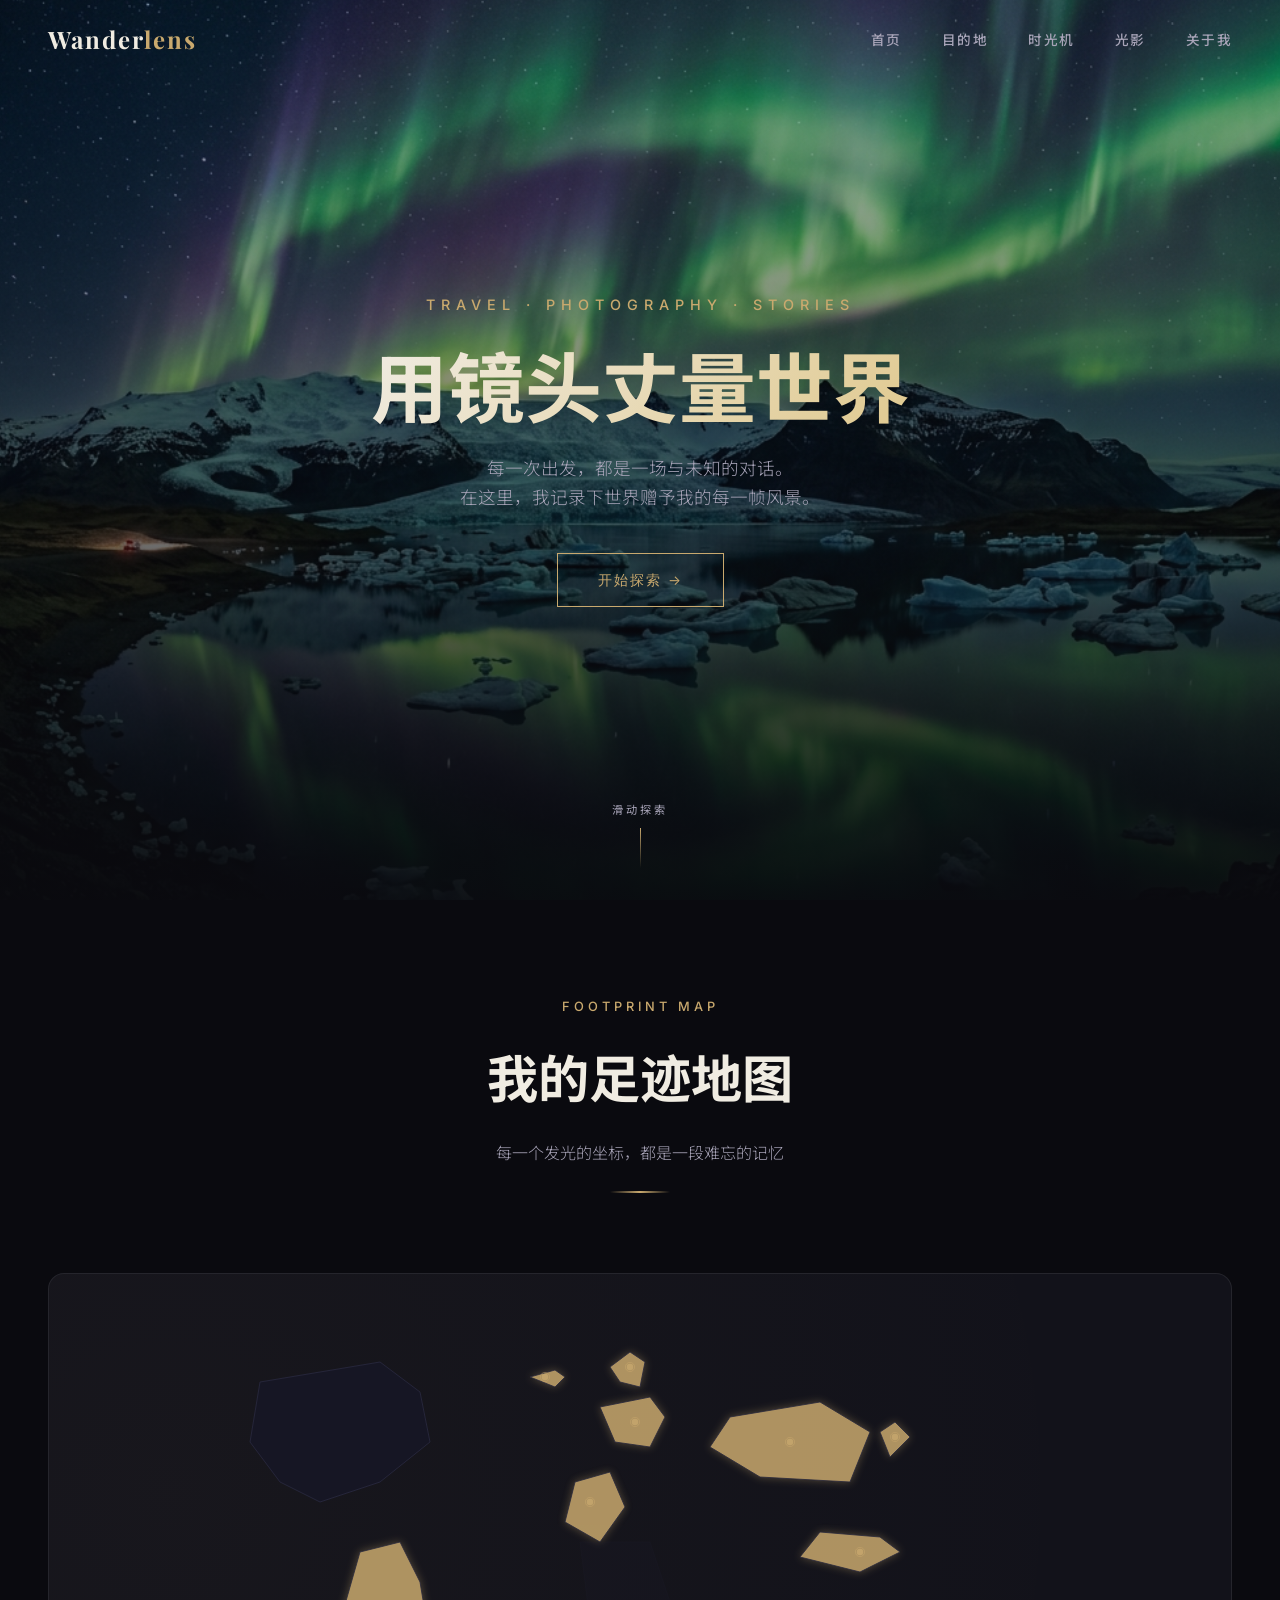
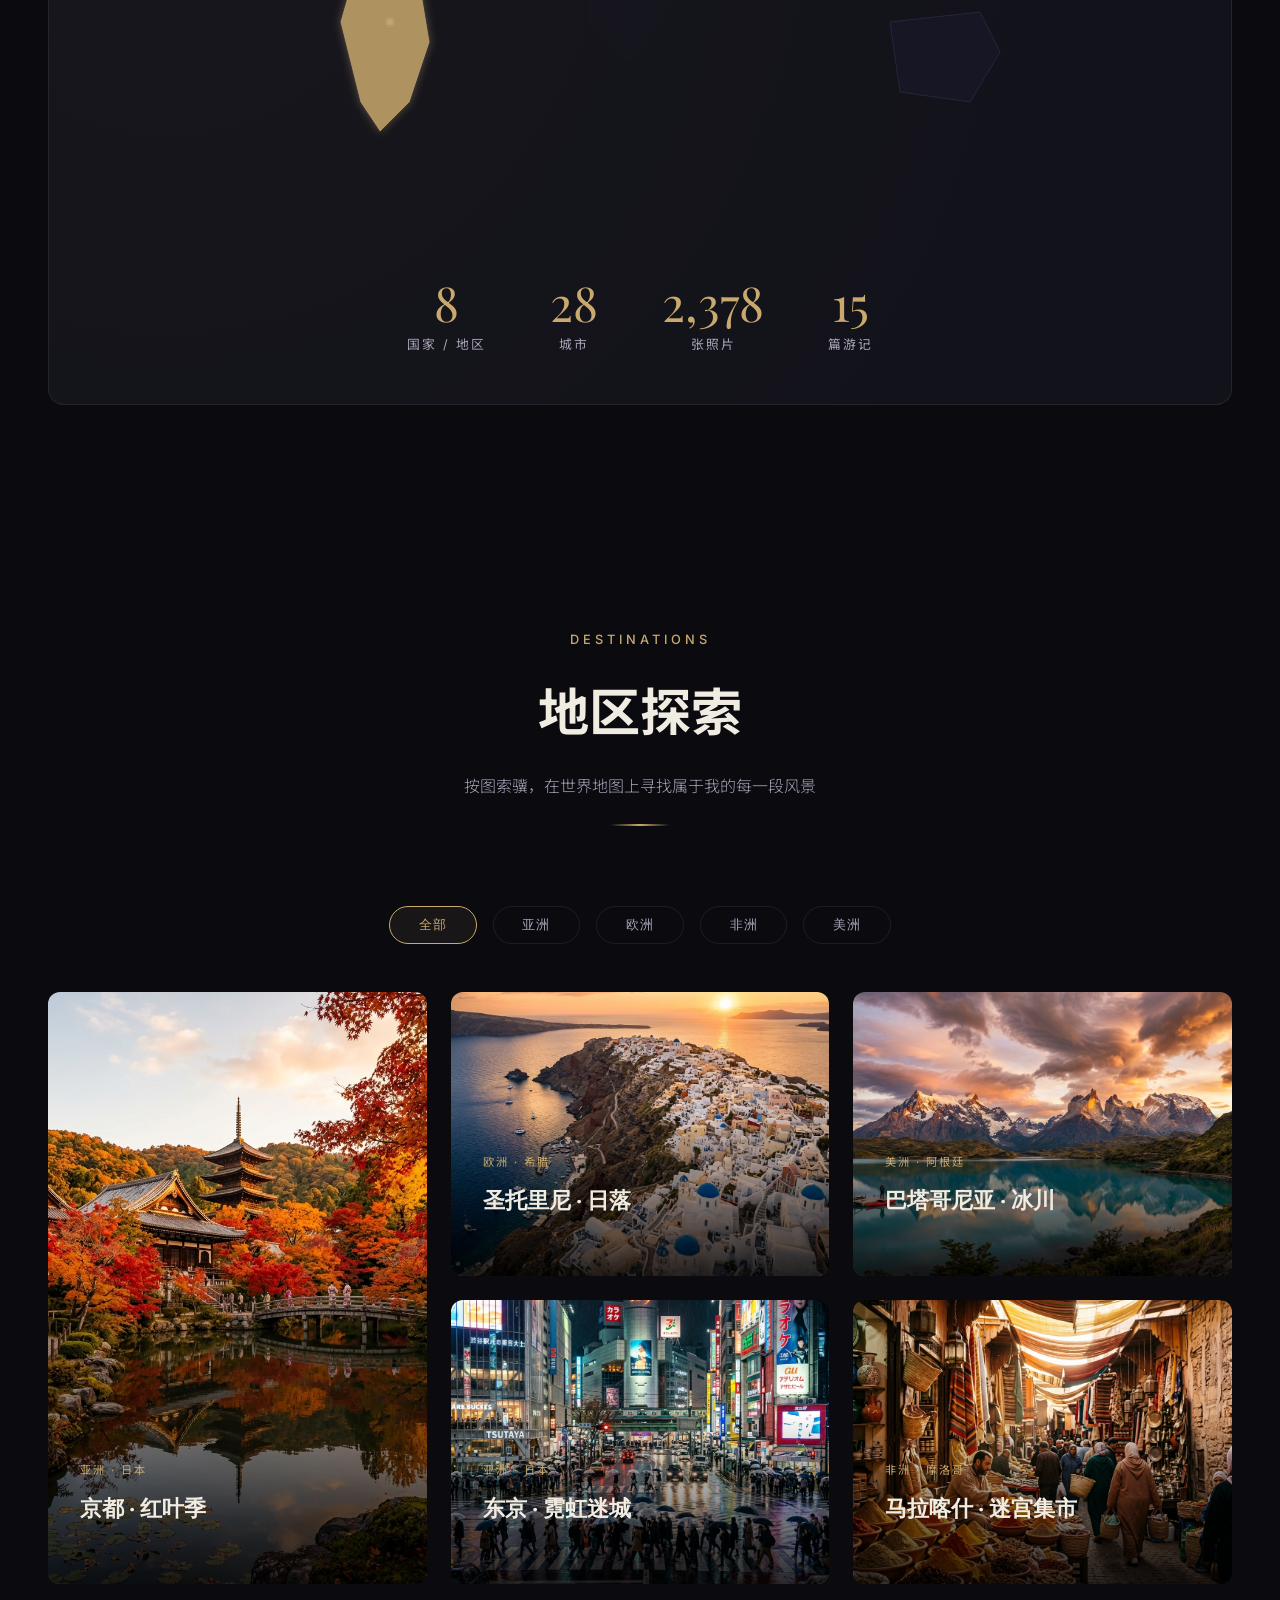
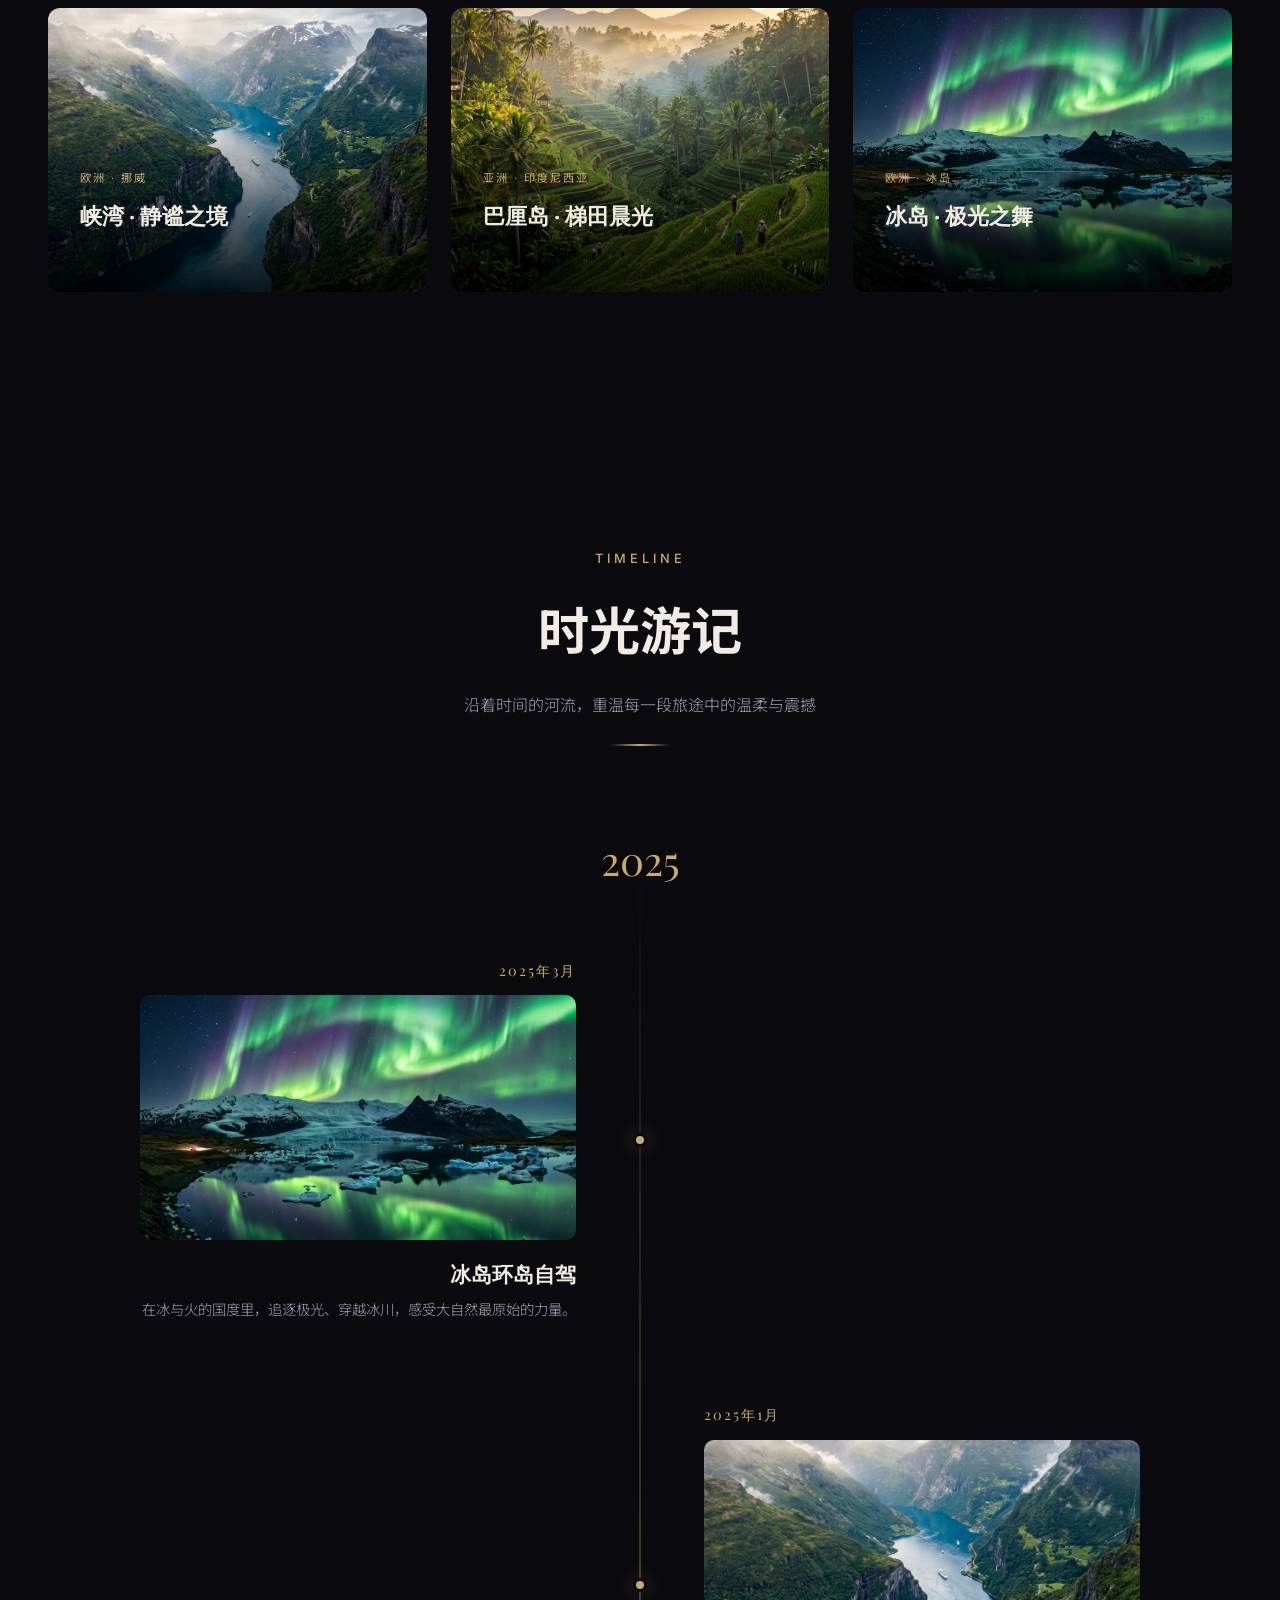
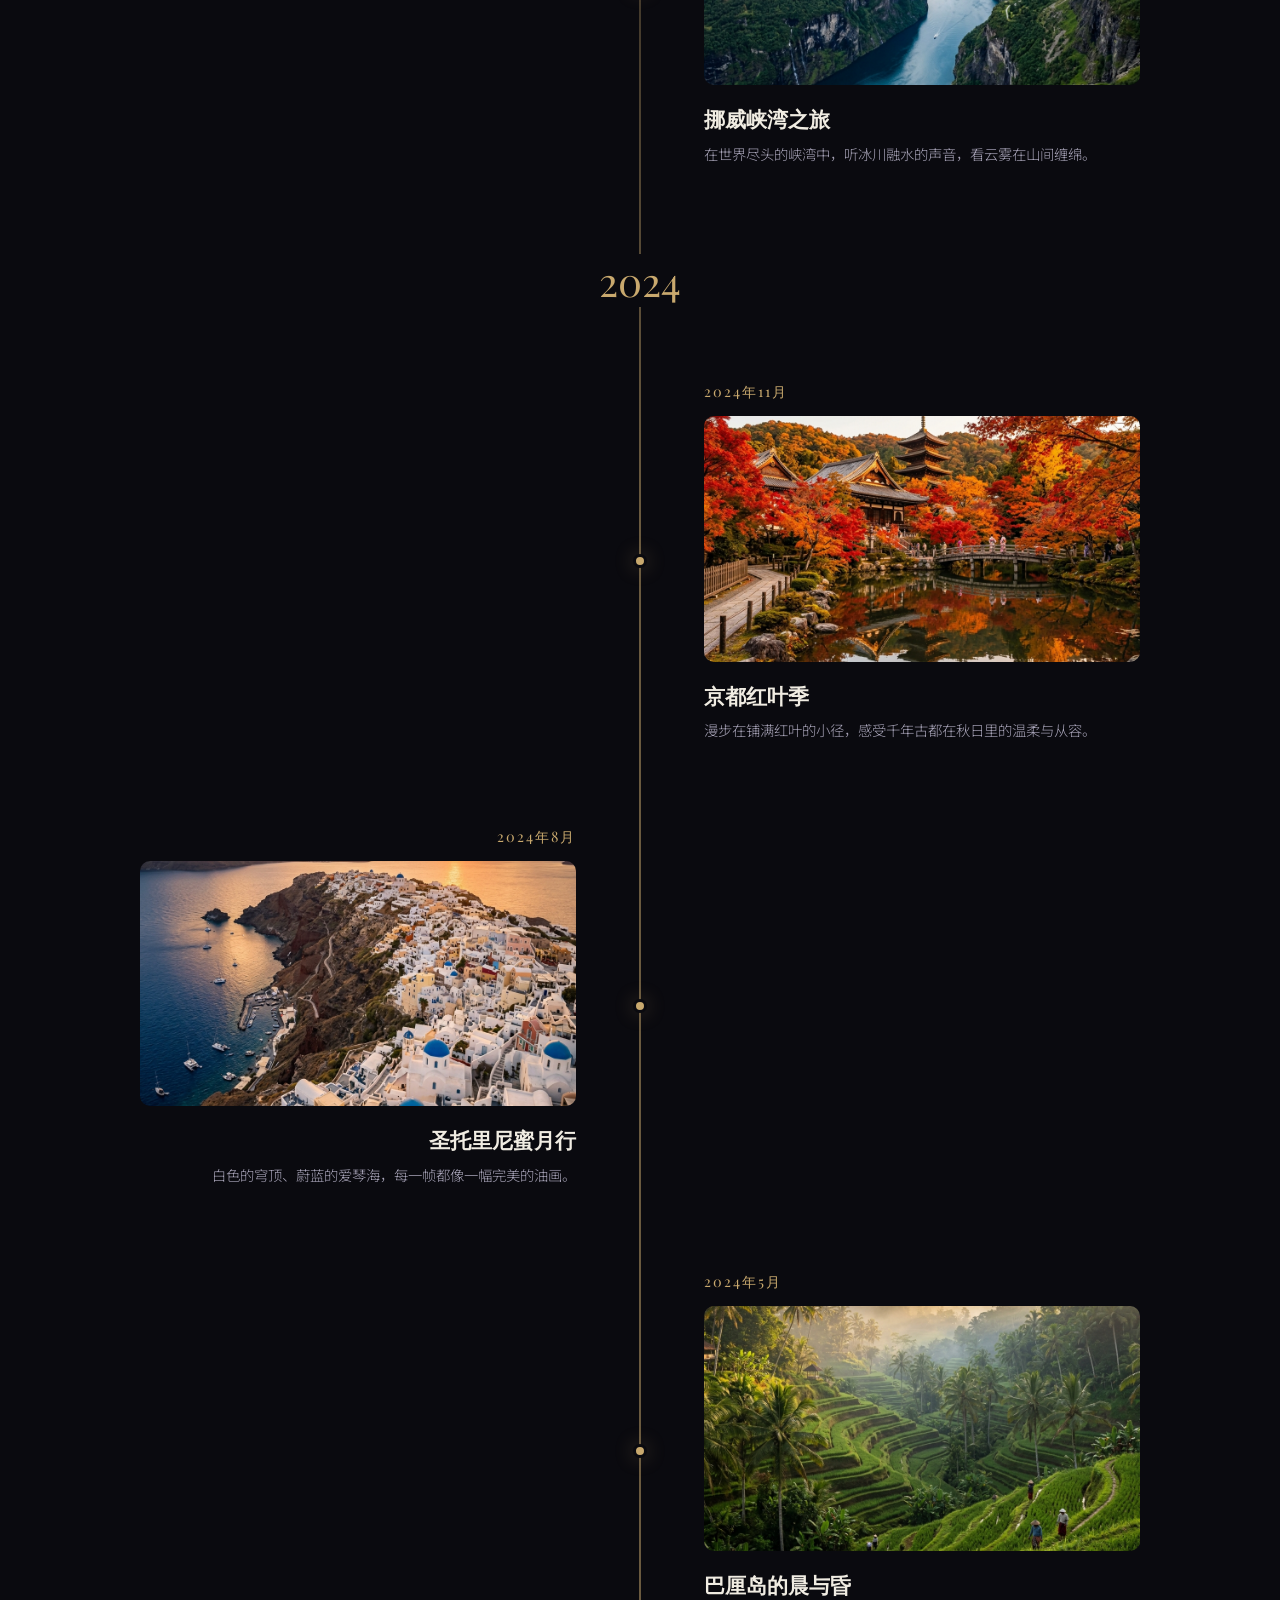
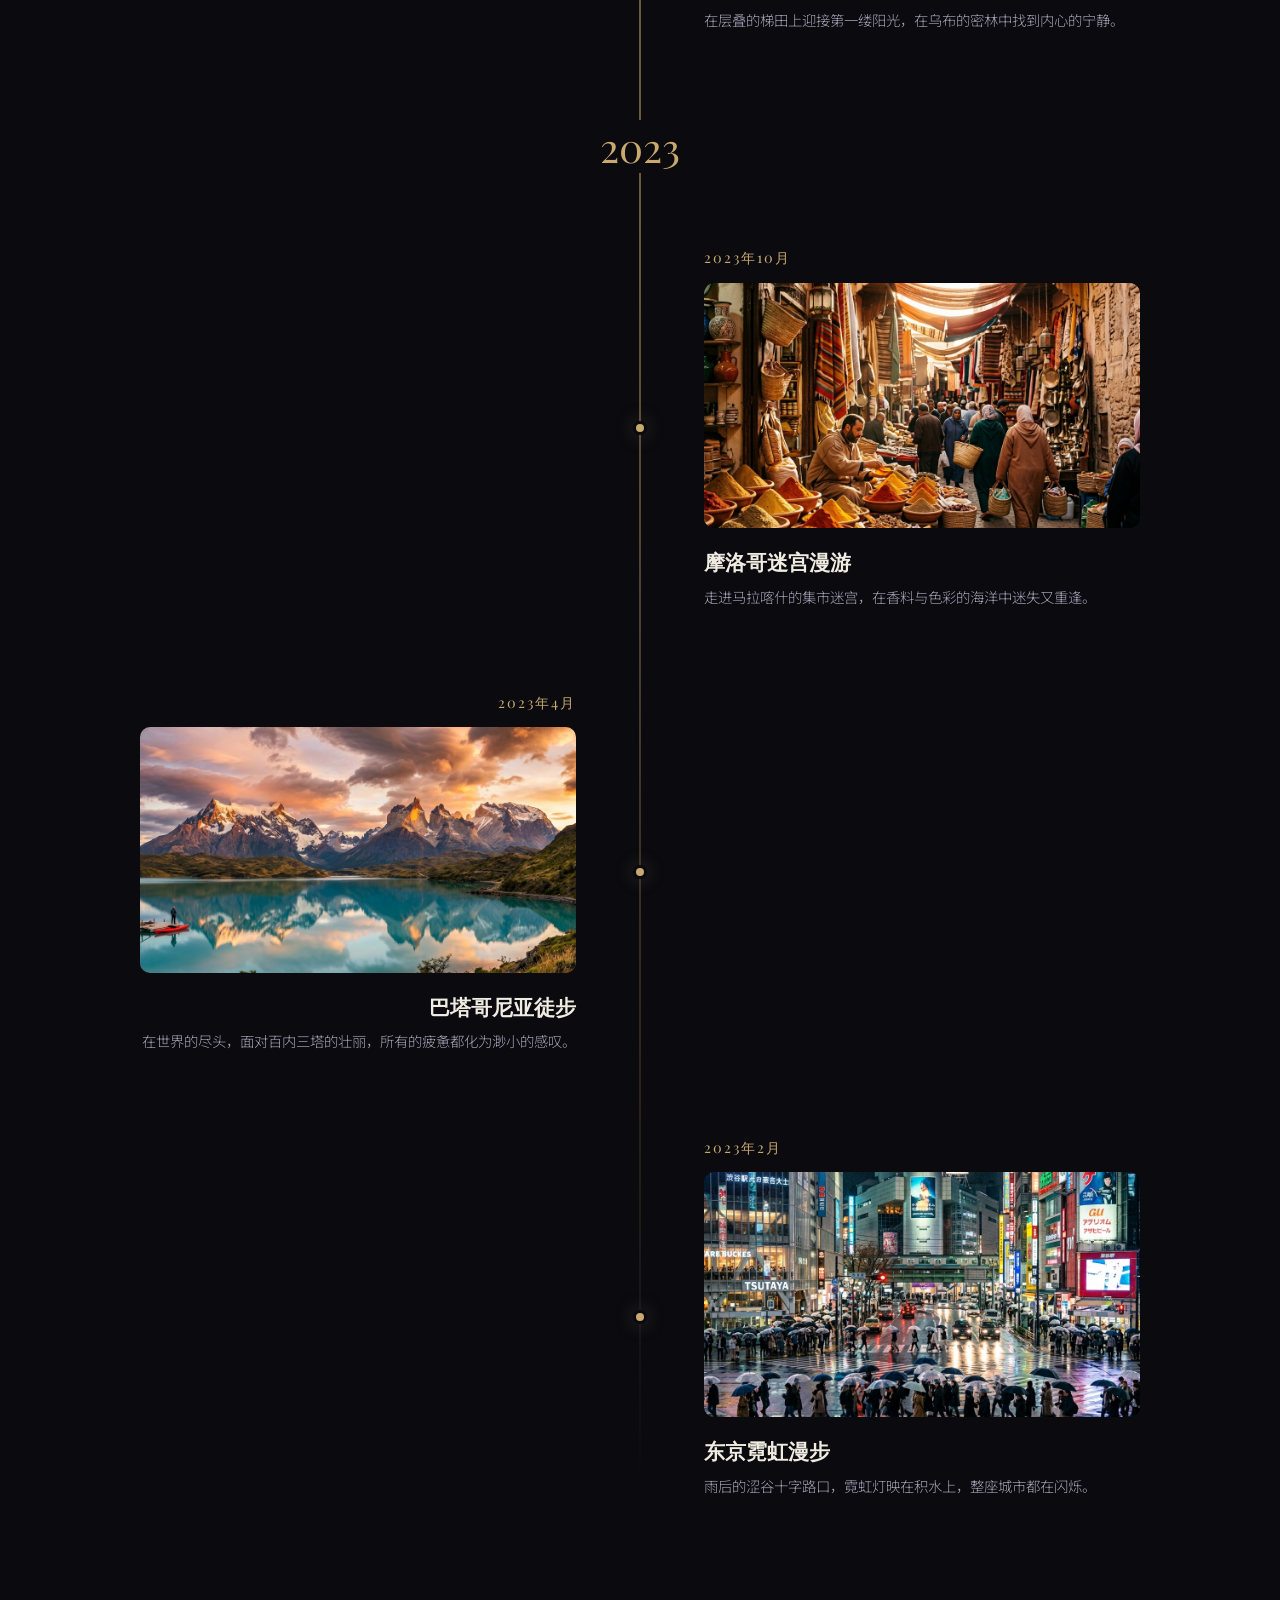
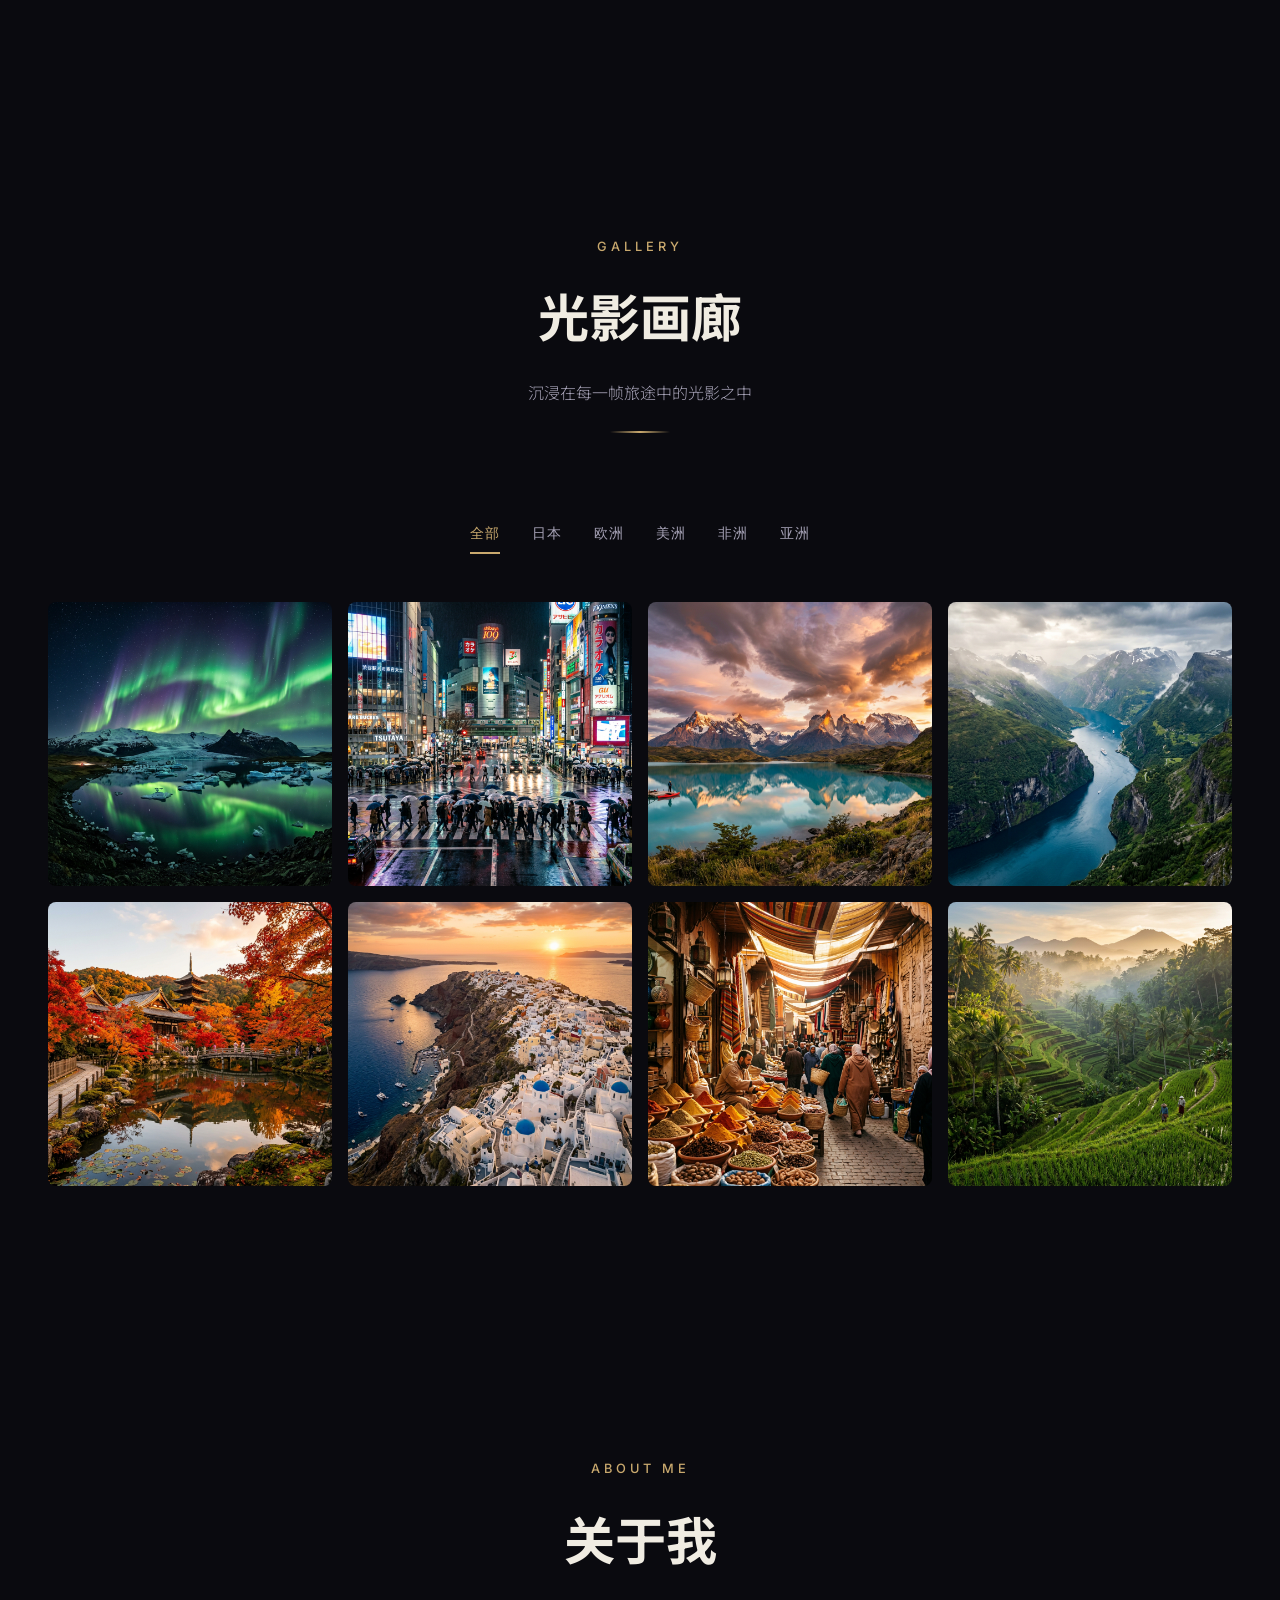
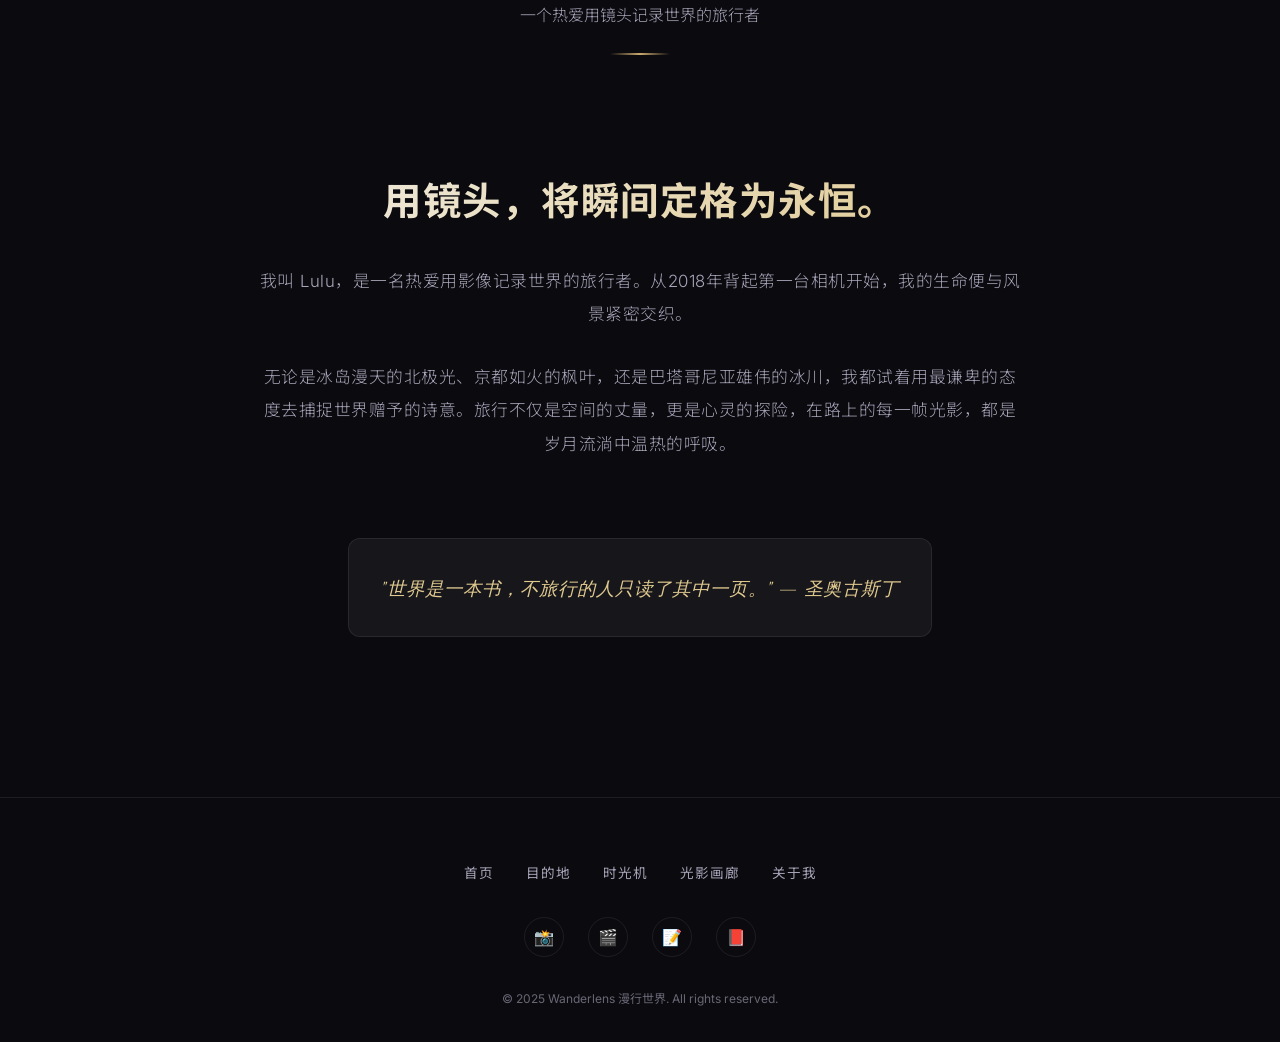
==== commit 41b14254: "Add files via upload" ====
--- a/http/index.html
+++ b/http/index.html
@@ -50,36 +50,36 @@
   </div>
   <div class="map-container fade-in">
     <div class="world-map" id="worldMap">
-      <!-- Interactive SVG World Map -->
+      <!-- Interactive SVG World Map with ISO-3 country IDs -->
       <svg viewBox="0 0 1000 500" xmlns="http://www.w3.org/2000/svg">
-        <!-- Simplified continents -->
-        <!-- North America -->
-        <path d="M150,80 L200,60 L250,70 L280,90 L290,120 L270,150 L250,180 L220,200 L200,220 L180,210 L160,190 L140,160 L130,130 L135,100 Z" />
-        <!-- South America -->
-        <path d="M220,250 L250,240 L270,260 L280,300 L275,340 L260,380 L240,400 L220,390 L210,360 L205,320 L210,280 Z" class="visited" data-tooltip="巴塔哥尼亚 · 阿根廷" />
-        <!-- Europe -->
-        <path d="M440,80 L470,70 L510,75 L530,90 L535,110 L520,130 L500,140 L480,150 L460,140 L445,120 L435,100 Z" class="visited" data-tooltip="圣托里尼 · 希腊" />
-        <!-- Africa -->
-        <path d="M450,170 L490,160 L520,180 L530,220 L525,270 L510,310 L490,340 L470,350 L450,330 L440,290 L435,250 L440,210 Z" class="visited" data-tooltip="马拉喀什 · 摩洛哥" />
-        <!-- Asia -->
-        <path d="M560,60 L620,50 L700,55 L760,70 L800,100 L810,140 L790,170 L750,190 L700,200 L650,190 L600,170 L570,150 L555,120 L550,90 Z" class="visited" data-tooltip="京都 · 日本 / 巴厘岛 · 印尼" />
-        <!-- Australia -->
-        <path d="M750,300 L800,290 L840,300 L860,330 L850,360 L830,380 L800,385 L770,370 L755,340 L745,320 Z" />
-        <!-- Iceland -->
-        <path d="M390,55 L410,50 L425,55 L420,65 L400,68 L390,62 Z" class="visited" data-tooltip="冰岛 · 极光之地" />
-        <!-- Scandinavia (Norway) -->
-        <path d="M470,45 L485,35 L500,40 L505,55 L495,65 L480,62 Z" class="visited" data-tooltip="挪威 · 峡湾" />
+        <g class="countries">
+          <!-- North America (USA) -->
+          <path id="USA" d="M120,60 L240,40 L280,70 L290,120 L240,160 L180,180 L140,160 L110,120 Z" data-name="美国" />
+          <!-- South America (ARG) -->
+          <path id="ARG" d="M220,230 L260,220 L280,260 L290,320 L270,380 L240,410 L220,380 L200,300 Z" data-name="巴塔哥尼亚 · 阿根廷" />
+          <!-- Iceland (ISL) -->
+          <path id="ISL" d="M390,55 L415,48 L425,55 L415,65 Z" data-name="冰岛" />
+          <!-- Norway/Scandinavia (NOR) -->
+          <path id="NOR" d="M470,45 L490,30 L505,40 L500,65 L480,60 Z" data-name="挪威" />
+          <!-- Europe (GRC) -->
+          <path id="GRC" d="M460,85 L510,75 L525,95 L510,125 L475,120 Z" data-name="希腊 · 圣托里尼" />
+          <!-- Morocco (MAR) -->
+          <path id="MAR" d="M435,160 L470,150 L485,185 L460,220 L425,200 Z" data-name="摩洛哥" />
+          <!-- China (CHN) -->
+          <path id="CHN" d="M590,95 L680,80 L730,110 L710,160 L620,155 L570,125 Z" data-name="中国" />
+          <!-- Japan (JPN) -->
+          <path id="JPN" d="M740,110 L755,100 L770,115 L750,135 Z" data-name="日本" />
+          <!-- Indonesia (IDN) -->
+          <path id="IDN" d="M680,210 L740,215 L760,230 L720,250 L660,235 Z" data-name="巴厘岛 · 印度尼西亚" />
+          <!-- Australia (AUS) -->
+          <path id="AUS" d="M750,300 L840,290 L860,330 L830,380 L760,370 Z" data-name="澳大利亚" />
+          
+          <!-- Rest of the continents (simplified generic background) -->
+          <path d="M440,220 L510,220 L530,280 L490,340 L450,300 Z" data-name="非洲" style="opacity: 0.15; fill: #1e1e35;" />
+        </g>
         
-        <!-- Glowing dots for visited places -->
-        <g class="map-dots">
-          <circle cx="260" cy="370" r="4" fill="#c9a96e" opacity="0.8"><animate attributeName="r" values="3;6;3" dur="3s" repeatCount="indefinite"/><animate attributeName="opacity" values="0.8;0.3;0.8" dur="3s" repeatCount="indefinite"/></circle>
-          <circle cx="490" cy="100" r="4" fill="#c9a96e" opacity="0.8"><animate attributeName="r" values="3;6;3" dur="3s" repeatCount="indefinite" begin="0.5s"/><animate attributeName="opacity" values="0.8;0.3;0.8" dur="3s" repeatCount="indefinite" begin="0.5s"/></circle>
-          <circle cx="475" cy="200" r="4" fill="#c9a96e" opacity="0.8"><animate attributeName="r" values="3;6;3" dur="3s" repeatCount="indefinite" begin="1s"/><animate attributeName="opacity" values="0.8;0.3;0.8" dur="3s" repeatCount="indefinite" begin="1s"/></circle>
-          <circle cx="730" cy="130" r="4" fill="#c9a96e" opacity="0.8"><animate attributeName="r" values="3;6;3" dur="3s" repeatCount="indefinite" begin="1.5s"/><animate attributeName="opacity" values="0.8;0.3;0.8" dur="3s" repeatCount="indefinite" begin="1.5s"/></circle>
-          <circle cx="760" cy="170" r="4" fill="#c9a96e" opacity="0.8"><animate attributeName="r" values="3;6;3" dur="3s" repeatCount="indefinite" begin="2s"/><animate attributeName="opacity" values="0.8;0.3;0.8" dur="3s" repeatCount="indefinite" begin="2s"/></circle>
-          <circle cx="410" cy="55" r="4" fill="#c9a96e" opacity="0.8"><animate attributeName="r" values="3;6;3" dur="3s" repeatCount="indefinite" begin="0.3s"/><animate attributeName="opacity" values="0.8;0.3;0.8" dur="3s" repeatCount="indefinite" begin="0.3s"/></circle>
-          <circle cx="490" cy="48" r="4" fill="#c9a96e" opacity="0.8"><animate attributeName="r" values="3;6;3" dur="3s" repeatCount="indefinite" begin="0.8s"/><animate attributeName="opacity" values="0.8;0.3;0.8" dur="3s" repeatCount="indefinite" begin="0.8s"/></circle>
-        </g>
+        <!-- Glowing dots inside countries (will be handled dynamically in script.js) -->
+        <g id="mapGlowDots"></g>
       </svg>
       <!-- Tooltip -->
       <div id="mapTooltip" style="display:none;position:absolute;background:rgba(10,10,15,0.95);border:1px solid var(--accent);padding:0.8rem 1.2rem;border-radius:8px;font-size:0.85rem;color:var(--accent-light);pointer-events:none;z-index:10;white-space:nowrap;backdrop-filter:blur(10px);"></div>
@@ -109,7 +109,7 @@
     <button class="filter-btn" data-filter="americas">美洲</button>
   </div>
   <div class="dest-grid fade-in">
-    <div class="dest-card" data-region="asia" onclick="openDetail('kyoto')">
+    <div class="dest-card" data-region="asia" onclick="window.location.href='./kyoto.html'">
       <img src="images/dest_kyoto.png" alt="京都" loading="lazy">
       <div class="dest-card-overlay">
         <span class="dest-card-tag">亚洲 · 日本</span>
@@ -280,43 +280,47 @@
   <div class="section-header fade-in">
     <p class="section-label">Gallery</p>
     <h2 class="section-title">光影画廊</h2>
-    <p class="section-desc">用瀑布流的方式，沉浸在每一帧旅途中的光影之中</p>
+    <p class="section-desc">沉浸在每一帧旅途中的光影之中</p>
     <div class="divider"></div>
   </div>
   <div class="gallery-tabs fade-in">
-    <button class="gallery-tab active" data-tab="photos">摄影作品</button>
-    <button class="gallery-tab" data-tab="vlogs">旅行 Vlog</button>
+    <button class="gallery-tab active" data-tab="all">全部</button>
+    <button class="gallery-tab" data-tab="japan">日本</button>
+    <button class="gallery-tab" data-tab="europe">欧洲</button>
+    <button class="gallery-tab" data-tab="americas">美洲</button>
+    <button class="gallery-tab" data-tab="africa">非洲</button>
+    <button class="gallery-tab" data-tab="asia">亚洲</button>
   </div>
   <div class="masonry fade-in" id="galleryGrid">
-    <div class="masonry-item" onclick="openLightbox(0)">
+    <div class="masonry-item" data-category="europe" onclick="openLightbox(0)">
       <img src="images/hero_iceland.png" alt="冰岛极光" loading="lazy">
       <div class="img-label"><span>冰岛 · 杰古沙龙冰河湖</span></div>
     </div>
-    <div class="masonry-item" onclick="openLightbox(1)">
+    <div class="masonry-item" data-category="japan" onclick="openLightbox(1)">
       <img src="images/dest_kyoto.png" alt="京都红叶" loading="lazy">
       <div class="img-label"><span>京都 · 清水寺秋色</span></div>
     </div>
-    <div class="masonry-item" onclick="openLightbox(2)">
+    <div class="masonry-item" data-category="japan" onclick="openLightbox(2)">
       <img src="images/dest_tokyo.png" alt="东京夜景" loading="lazy">
       <div class="img-label"><span>东京 · 涩谷雨夜</span></div>
     </div>
-    <div class="masonry-item" onclick="openLightbox(3)">
+    <div class="masonry-item" data-category="europe" onclick="openLightbox(3)">
       <img src="images/dest_santorini.png" alt="圣托里尼" loading="lazy">
       <div class="img-label"><span>圣托里尼 · 伊亚日落</span></div>
     </div>
-    <div class="masonry-item" onclick="openLightbox(4)">
+    <div class="masonry-item" data-category="americas" onclick="openLightbox(4)">
       <img src="images/dest_patagonia.png" alt="巴塔哥尼亚" loading="lazy">
       <div class="img-label"><span>巴塔哥尼亚 · 百内三塔</span></div>
     </div>
-    <div class="masonry-item" onclick="openLightbox(5)">
+    <div class="masonry-item" data-category="africa" onclick="openLightbox(5)">
       <img src="images/dest_morocco.png" alt="摩洛哥" loading="lazy">
       <div class="img-label"><span>马拉喀什 · 香料市场</span></div>
     </div>
-    <div class="masonry-item" onclick="openLightbox(6)">
+    <div class="masonry-item" data-category="europe" onclick="openLightbox(6)">
       <img src="images/dest_norway.png" alt="挪威峡湾" loading="lazy">
       <div class="img-label"><span>挪威 · 盖朗厄尔峡湾</span></div>
     </div>
-    <div class="masonry-item" onclick="openLightbox(7)">
+    <div class="masonry-item" data-category="asia" onclick="openLightbox(7)">
       <img src="images/dest_bali.png" alt="巴厘岛" loading="lazy">
       <div class="img-label"><span>巴厘岛 · 德格拉朗梯田</span></div>
     </div>
@@ -331,22 +335,11 @@
     <p class="section-desc">一个热爱用镜头记录世界的旅行者</p>
     <div class="divider"></div>
   </div>
-  <div class="about-grid fade-in">
-    <div class="about-image">
-      <img src="images/dest_bali.png" alt="关于我">
-    </div>
-    <div class="about-text">
-      <h3>你好，我是一名旅行摄影师</h3>
-      <p>从2018年背起第一台相机开始，我便踏上了用影像记录世界的旅程。从冰岛的极光到巴厘岛的梯田，从东京的霓虹到巴塔哥尼亚的冰川，每一次按下快门，都是对这个星球之美的一次致敬。</p>
-      <p>我相信旅行不仅仅是到达目的地，更是一种重新认识自己的方式。在路上的每一天，我都在学习用更谦卑的心去看待这个世界，用更细腻的目光去捕捉那些稍纵即逝的瞬间。</p>
-      <div class="about-philosophy">"世界是一本书，不旅行的人只读了其中一页。"<br>—— 圣奥古斯丁</div>
-      <div class="gear-list">
-        <div class="gear-item"><span class="icon">📷</span> Sony A7R V</div>
-        <div class="gear-item"><span class="icon">🔭</span> 24-70mm f/2.8 GM</div>
-        <div class="gear-item"><span class="icon">🎬</span> DJI Mavic 3 Pro</div>
-        <div class="gear-item"><span class="icon">🖥️</span> Lightroom Classic</div>
-      </div>
-    </div>
+  <div class="about-minimal fade-in">
+    <h3 class="about-min-title">用镜头，将瞬间定格为永恒。</h3>
+    <p class="about-min-p">我叫 Lulu，是一名热爱用影像记录世界的旅行者。从2018年背起第一台相机开始，我的生命便与风景紧密交织。</p>
+    <p class="about-min-p">无论是冰岛漫天的北极光、京都如火的枫叶，还是巴塔哥尼亚雄伟的冰川，我都试着用最谦卑的态度去捕捉世界赠予的诗意。旅行不仅是空间的丈量，更是心灵的探险，在路上的每一帧光影，都是岁月流淌中温热的呼吸。</p>
+    <div class="about-philosophy">"世界是一本书，不旅行的人只读了其中一页。" — 圣奥古斯丁</div>
   </div>
 </section>
 
--- a/http/style.css
+++ b/http/style.css
@@ -190,11 +190,23 @@
 }
 .world-map svg { width: 100%; height: auto; }
 .world-map svg path {
-  fill: #1e1e35; stroke: #2a2a45; stroke-width: 0.5;
-  transition: var(--transition);
-}
-.world-map svg path.visited { fill: var(--accent); opacity: 0.6; cursor: pointer; }
-.world-map svg path.visited:hover { opacity: 1; fill: var(--accent-light); }
+  fill: #161624; stroke: #2a2a40; stroke-width: 0.8;
+  transition: all 0.5s ease-in-out;
+  cursor: pointer;
+}
+.world-map svg path:hover {
+  fill: #222238;
+}
+.world-map svg path.visited {
+  fill: var(--accent);
+  filter: drop-shadow(0 0 4px rgba(201, 169, 110, 0.4));
+  opacity: 0.85;
+}
+.world-map svg path.visited:hover {
+  fill: var(--accent-light);
+  filter: drop-shadow(0 0 12px rgba(201, 169, 110, 0.8));
+  opacity: 1;
+}
 
 .map-stats {
   display: flex; justify-content: center; gap: 4rem;
@@ -432,57 +444,42 @@
 }
 
 /* ===== ABOUT ===== */
-.about-grid {
-  display: grid; grid-template-columns: 1fr 1fr;
-  gap: 5rem; align-items: center;
-  max-width: 1100px; margin: 0 auto;
-}
-.about-image { position: relative; }
-.about-image img {
-  width: 100%; border-radius: 12px;
-  filter: grayscale(20%);
-}
-.about-image::after {
-  content: ''; position: absolute;
-  top: 2rem; left: 2rem; right: -2rem; bottom: -2rem;
-  border: 1px solid var(--accent);
-  border-radius: 12px; z-index: -1;
-  opacity: 0.3;
-}
-.about-text h3 {
-  font-size: 2rem; margin-bottom: 1.5rem;
-  background: linear-gradient(135deg, var(--text-primary), var(--accent-light));
-  -webkit-background-clip: text; -webkit-text-fill-color: transparent; background-clip: text;
-}
-.about-text p {
-  color: var(--text-secondary); margin-bottom: 1.2rem;
-  font-weight: 300; line-height: 1.9;
+.about-minimal {
+  max-width: 800px;
+  margin: 0 auto;
+  text-align: center;
+  padding: 2rem 1rem;
+}
+.about-min-title {
+  font-size: clamp(1.8rem, 3vw, 2.6rem);
+  margin-bottom: 2rem;
+  letter-spacing: 1.5px;
+  background: linear-gradient(135deg, var(--text-primary) 0%, var(--accent-light) 100%);
+  -webkit-background-clip: text; -webkit-text-fill-color: transparent;
+  background-clip: text;
+}
+.about-min-p {
+  color: var(--text-secondary);
+  font-size: 1.05rem;
+  font-weight: 300;
+  line-height: 2;
+  margin-bottom: 1.8rem;
+  letter-spacing: 0.5px;
 }
 .about-philosophy {
-  margin-top: 2rem; padding: 2rem;
+  margin-top: 3rem;
+  padding: 2rem;
   background: var(--glass);
   border: 1px solid var(--glass-border);
   border-radius: 12px;
   font-style: italic;
   color: var(--accent-light);
   font-family: 'Playfair Display', serif;
-  font-size: 1.1rem;
+  font-size: 1.15rem;
   line-height: 1.8;
-}
-
-.gear-list {
-  display: grid; grid-template-columns: 1fr 1fr;
-  gap: 1rem; margin-top: 2rem;
-}
-.gear-item {
-  display: flex; align-items: center; gap: 0.8rem;
-  padding: 0.8rem 1rem;
-  background: var(--glass);
-  border: 1px solid var(--glass-border);
-  border-radius: 8px;
-  font-size: 0.85rem; color: var(--text-secondary);
-}
-.gear-item .icon { color: var(--accent); font-size: 1.1rem; }
+  display: inline-block;
+  letter-spacing: 1px;
+}
 
 /* ===== FOOTER ===== */
 .footer {
